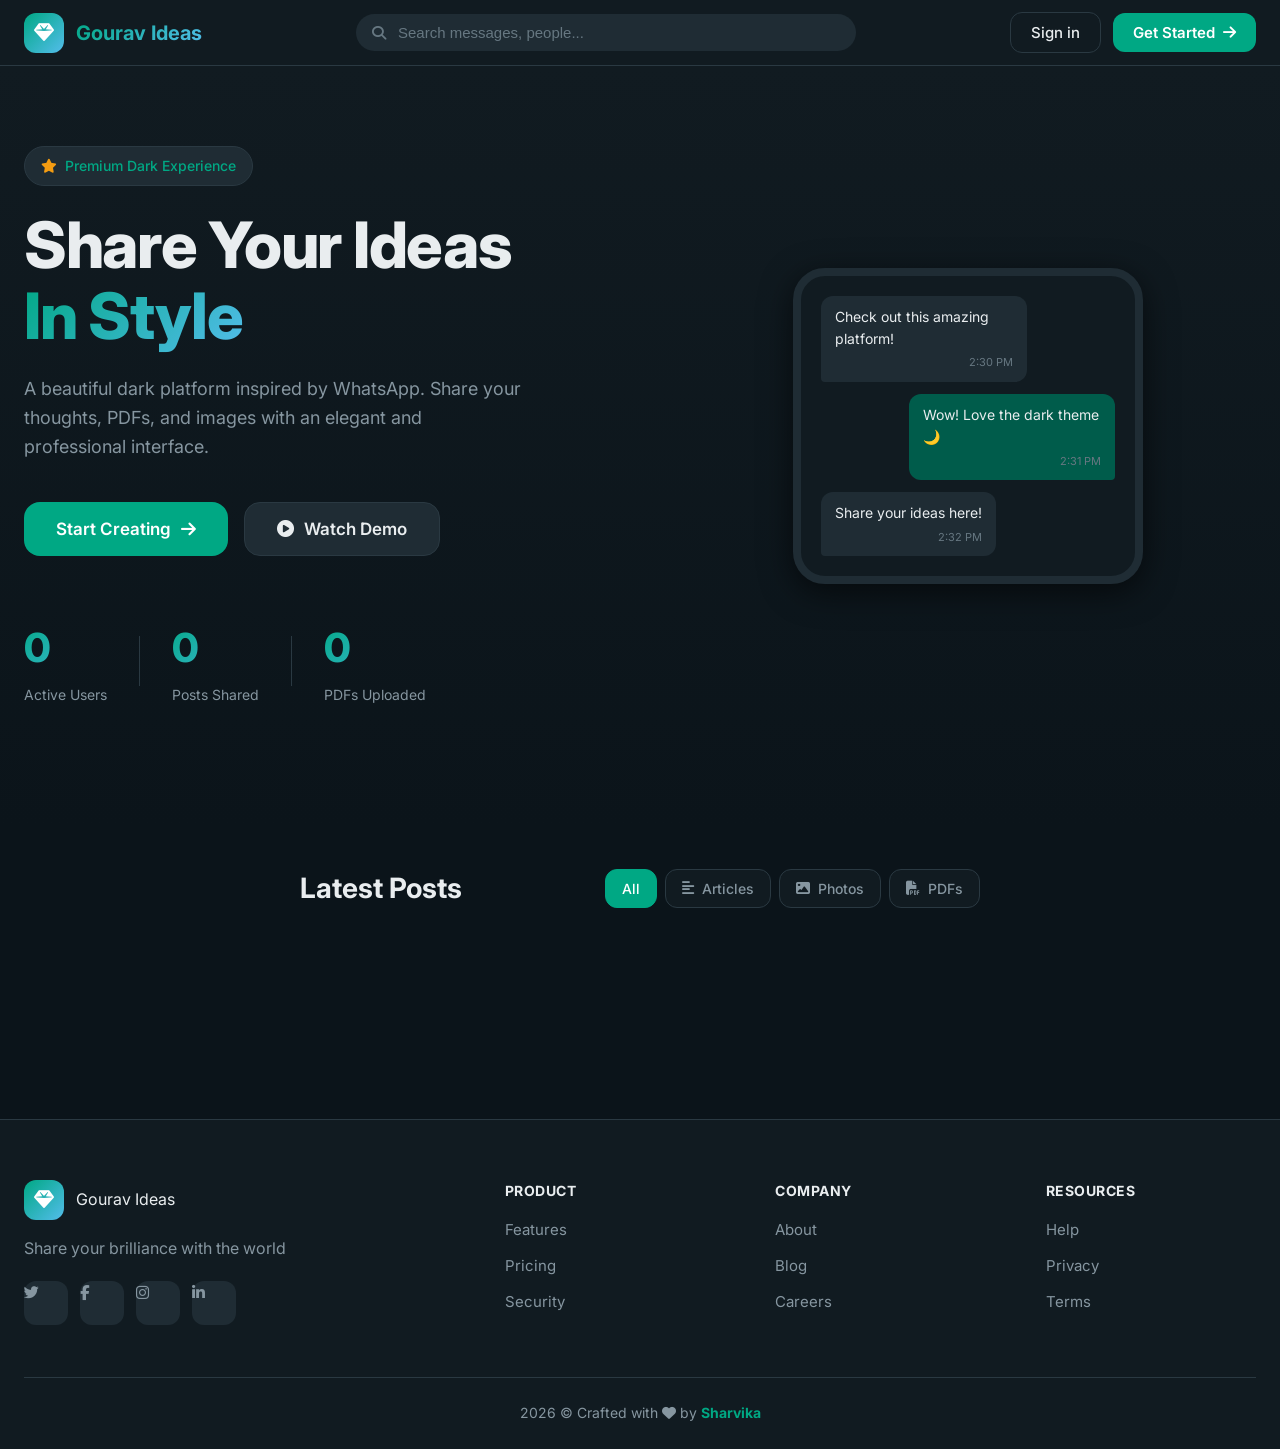
==== index.html @ 792f9901 "Add files via upload" ====
<!DOCTYPE html>
<html lang="en">
<head>
    <meta charset="UTF-8">
    <meta name="viewport" content="width=device-width, initial-scale=1.0">
    <title>Gourav Ideas - Share Your Brilliance</title>
    <link rel="stylesheet" href="styles.css">
    <link rel="stylesheet" href="https://cdnjs.cloudflare.com/ajax/libs/font-awesome/6.4.0/css/all.min.css">
    <link rel="preconnect" href="https://fonts.googleapis.com">
    <link rel="preconnect" href="https://fonts.gstatic.com" crossorigin>
    <link href="https://fonts.googleapis.com/css2?family=Poppins:wght@300;400;500;600;700;800&family=Inter:wght@300;400;500;600;700&display=swap" rel="stylesheet">
</head>
<body>

    <!-- Website Offline -->
    <div id="websiteOffline" class="offline-screen hidden">
        <div class="offline-box">
            <div class="offline-icon">
                <i class="fas fa-moon"></i>
            </div>
            <h1>We'll be back soon</h1>
            <p>Currently under maintenance</p>
            <div class="loader"></div>
        </div>
    </div>

    <!-- Navigation -->
    <nav class="navbar">
        <div class="nav-container">
            <div class="nav-brand">
                <div class="brand-icon">
                    <i class="fas fa-gem"></i>
                </div>
                <span class="brand-text">Gourav Ideas</span>
            </div>

            <div class="nav-search">
                <div class="search-box">
                    <i class="fas fa-search"></i>
                    <input type="text" placeholder="Search messages, people...">
                </div>
            </div>

            <div class="nav-right">
                <!-- Guest -->
                <div id="guestButtons" class="nav-buttons">
                    <button class="btn-outline" onclick="openAuth('login')">Sign in</button>
                    <button class="btn-primary" onclick="openAuth('register')">
                        <span>Get Started</span>
                        <i class="fas fa-arrow-right"></i>
                    </button>
                </div>

                <!-- Logged In -->
                <div id="userButtons" class="nav-buttons hidden">
                    <button class="icon-btn" title="Notifications">
                        <i class="fas fa-bell"></i>
                        <span class="notification-badge">3</span>
                    </button>

                    <div class="user-dropdown">
                        <button class="user-avatar-btn" onclick="toggleDropdown()">
                            <img id="navAvatar" src="https://i.pravatar.cc/150?img=1" alt="User">
                            <i class="fas fa-chevron-down"></i>
                        </button>

                        <div id="dropdownMenu" class="dropdown-menu hidden">
                            <div class="dropdown-profile">
                                <img id="dropAvatar" src="https://i.pravatar.cc/150?img=1" alt="User">
                                <div class="dropdown-info">
                                    <h4 id="dropName">User Name</h4>
                                    <p id="dropEmail">user@email.com</p>
                                </div>
                            </div>

                            <div class="dropdown-divider"></div>

                            <a href="#profile" class="dropdown-item">
                                <i class="fas fa-user"></i>
                                <span>My Profile</span>
                            </a>
                            <a href="#posts" class="dropdown-item">
                                <i class="fas fa-file-alt"></i>
                                <span>My Posts</span>
                            </a>
                            <a href="#settings" class="dropdown-item">
                                <i class="fas fa-cog"></i>
                                <span>Settings</span>
                            </a>

                            <div class="dropdown-divider"></div>

                            <a href="admin.html" id="adminLink" class="dropdown-item admin-item hidden">
                                <i class="fas fa-crown"></i>
                                <span>Admin Panel</span>
                                <span class="admin-badge">ADMIN</span>
                            </a>

                            <div class="dropdown-divider" id="adminDivider" class="hidden"></div>

                            <a href="#logout" class="dropdown-item logout-item" onclick="logout()">
                                <i class="fas fa-sign-out-alt"></i>
                                <span>Sign Out</span>
                            </a>
                        </div>
                    </div>
                </div>
            </div>
        </div>
    </nav>

    <!-- Hero Section -->
    <section class="hero">
        <div class="hero-container">
            <div class="hero-content">
                <div class="hero-badge">
                    <i class="fas fa-star"></i>
                    <span>Premium Dark Experience</span>
                </div>

                <h1 class="hero-title">
                    Share Your Ideas<br>
                    <span class="gradient-text">In Style</span>
                </h1>

                <p class="hero-description">
                    A beautiful dark platform inspired by WhatsApp. Share your thoughts,
                    PDFs, and images with an elegant and professional interface.
                </p>

                <div class="hero-buttons">
                    <button class="btn-hero-primary" onclick="openAuth('register')">
                        <span>Start Creating</span>
                        <i class="fas fa-arrow-right"></i>
                    </button>
                    <button class="btn-hero-secondary">
                        <i class="fas fa-play-circle"></i>
                        <span>Watch Demo</span>
                    </button>
                </div>

                <div class="hero-stats">
                    <div class="stat-box">
                        <div class="stat-number" id="heroUsers">0</div>
                        <div class="stat-text">Active Users</div>
                    </div>
                    <div class="stat-separator"></div>
                    <div class="stat-box">
                        <div class="stat-number" id="heroPosts">0</div>
                        <div class="stat-text">Posts Shared</div>
                    </div>
                    <div class="stat-separator"></div>
                    <div class="stat-box">
                        <div class="stat-number" id="heroPdfs">0</div>
                        <div class="stat-text">PDFs Uploaded</div>
                    </div>
                </div>
            </div>

            <div class="hero-image">
                <div class="phone-mockup">
                    <div class="phone-screen">
                        <div class="chat-preview">
                            <div class="chat-message received">
                                <div class="message-bubble">
                                    <p>Check out this amazing platform!</p>
                                    <span class="message-time">2:30 PM</span>
                                </div>
                            </div>
                            <div class="chat-message sent">
                                <div class="message-bubble">
                                    <p>Wow! Love the dark theme 🌙</p>
                                    <span class="message-time">2:31 PM</span>
                                </div>
                            </div>
                            <div class="chat-message received">
                                <div class="message-bubble">
                                    <p>Share your ideas here!</p>
                                    <span class="message-time">2:32 PM</span>
                                </div>
                            </div>
                        </div>
                    </div>
                </div>
            </div>
        </div>
    </section>

    <!-- Create Post Box -->
    <section id="createSection" class="create-section hidden">
        <div class="container">
            <div class="create-card">
                <div class="create-header" onclick="openCreateModal()">
                    <img id="createAvatar" src="https://i.pravatar.cc/150?img=1" alt="User" class="create-avatar">
                    <div class="create-input">
                        <span>What's on your mind, <span id="createName">User</span>?</span>
                    </div>
                </div>

                <div class="create-actions">
                    <button class="action-button" onclick="openCreateModal('image')">
                        <div class="action-icon blue">
                            <i class="fas fa-image"></i>
                        </div>
                        <span>Photo</span>
                    </button>
                    <button class="action-button" onclick="openCreateModal('pdf')">
                        <div class="action-icon red">
                            <i class="fas fa-file-pdf"></i>
                        </div>
                        <span>PDF</span>
                    </button>
                    <button class="action-button" onclick="openCreateModal('text')">
                        <div class="action-icon green">
                            <i class="fas fa-edit"></i>
                        </div>
                        <span>Article</span>
                    </button>
                </div>
            </div>
        </div>
    </section>

    <!-- Filter Tabs -->
    <section class="filter-section">
        <div class="container">
            <div class="filter-header">
                <h2>Latest Posts</h2>
                <div class="filter-tabs">
                    <button class="filter-tab active" onclick="filterPosts('all')">
                        <span>All</span>
                    </button>
                    <button class="filter-tab" onclick="filterPosts('text')">
                        <i class="fas fa-align-left"></i>
                        <span>Articles</span>
                    </button>
                    <button class="filter-tab" onclick="filterPosts('image')">
                        <i class="fas fa-image"></i>
                        <span>Photos</span>
                    </button>
                    <button class="filter-tab" onclick="filterPosts('pdf')">
                        <i class="fas fa-file-pdf"></i>
                        <span>PDFs</span>
                    </button>
                </div>
            </div>
        </div>
    </section>

    <!-- Posts Feed -->
    <section class="feed-section">
        <div class="container">
            <div id="postsContainer" class="posts-feed">
                <!-- Posts will be loaded here -->
            </div>
        </div>
    </section>

    <!-- Create Post Modal -->
    <div id="createModal" class="modal">
        <div class="modal-backdrop" onclick="closeCreateModal()"></div>
        <div class="modal-dialog">
            <div class="modal-header">
                <h3>Create New Post</h3>
                <button class="modal-close" onclick="closeCreateModal()">
                    <i class="fas fa-times"></i>
                </button>
            </div>

            <form id="postForm" onsubmit="handleCreatePost(event)">
                <div class="modal-body">
                    <div class="post-type-tabs">
                        <button type="button" class="type-tab active" data-type="text" onclick="switchPostType('text')">
                            <i class="fas fa-align-left"></i>
                            <span>Article</span>
                        </button>
                        <button type="button" class="type-tab" data-type="image" onclick="switchPostType('image')">
                            <i class="fas fa-image"></i>
                            <span>Photo</span>
                        </button>
                        <button type="button" class="type-tab" data-type="pdf" onclick="switchPostType('pdf')">
                            <i class="fas fa-file-pdf"></i>
                            <span>PDF</span>
                        </button>
                    </div>

                    <div class="input-group">
                        <label>Title</label>
                        <input type="text" id="postTitle" placeholder="Give your post a title..." required>
                    </div>

                    <div id="textContent" class="content-tab">
                        <div class="input-group">
                            <label>Content</label>
                            <textarea id="postText" rows="8" placeholder="Share your thoughts..."></textarea>
                        </div>
                    </div>

                    <div id="imageContent" class="content-tab hidden">
                        <div class="input-group">
                            <label>Upload Image</label>
                            <div class="upload-box">
                                <input type="file" id="imageInput" accept="image/*" onchange="handleImageSelect(event)" hidden>
                                <label for="imageInput" class="upload-area">
                                    <div class="upload-icon">
                                        <i class="fas fa-cloud-upload-alt"></i>
                                    </div>
                                    <h4>Click to upload</h4>
                                    <p>or drag and drop</p>
                                </label>
                                <div id="imagePreview" class="preview-area"></div>
                            </div>
                        </div>
                    </div>

                    <div id="pdfContent" class="content-tab hidden">
                        <div class="input-group">
                            <label>Upload PDF</label>
                            <div class="upload-box">
                                <input type="file" id="pdfInput" accept=".pdf" onchange="handlePDFSelect(event)" hidden>
                                <label for="pdfInput" class="upload-area">
                                    <div class="upload-icon">
                                        <i class="fas fa-file-upload"></i>
                                    </div>
                                    <h4>Click to upload PDF</h4>
                                    <p>Maximum size 20MB</p>
                                </label>
                                <div id="pdfPreview" class="preview-area"></div>
                            </div>
                        </div>
                    </div>
                </div>

                <div class="modal-footer">
                    <button type="button" class="btn-cancel" onclick="closeCreateModal()">Cancel</button>
                    <button type="submit" class="btn-submit">
                        <i class="fas fa-paper-plane"></i>
                        <span>Publish</span>
                    </button>
                </div>
            </form>
        </div>
    </div>

    <!-- Auth Modal -->
    <div id="authModal" class="modal">
        <div class="modal-backdrop" onclick="closeAuthModal()"></div>
        <div class="modal-dialog auth-dialog">
            <button class="modal-close" onclick="closeAuthModal()">
                <i class="fas fa-times"></i>
            </button>

            <!-- Login -->
            <div id="loginForm" class="auth-form">
                <div class="auth-header">
                    <div class="auth-logo">
                        <i class="fas fa-gem"></i>
                    </div>
                    <h2>Welcome Back</h2>
                    <p>Sign in to continue</p>
                </div>

                <form onsubmit="handleLogin(event)">
                    <div class="input-group">
                        <label>Email Address</label>
                        <div class="input-wrapper">
                            <i class="fas fa-envelope"></i>
                            <input type="email" id="loginEmail" placeholder="you@example.com" required>
                        </div>
                    </div>

                    <div class="input-group">
                        <label>Password</label>
                        <div class="input-wrapper">
                            <i class="fas fa-lock"></i>
                            <input type="password" id="loginPassword" placeholder="Enter your password" required>
                        </div>
                    </div>

                    <button type="submit" class="btn-auth">
                        <span>Sign In</span>
                        <i class="fas fa-arrow-right"></i>
                    </button>
                </form>

                <div class="auth-footer">
                    <p>Don't have an account? <a href="#" onclick="switchAuth('register')">Create one</a></p>
                </div>
            </div>

            <!-- Register -->
            <div id="registerForm" class="auth-form hidden">
                <div class="auth-header">
                    <div class="auth-logo">
                        <i class="fas fa-gem"></i>
                    </div>
                    <h2>Get Started</h2>
                    <p>Create your account</p>
                </div>

                <form onsubmit="handleRegister(event)">
                    <div class="input-group">
                        <label>Full Name</label>
                        <div class="input-wrapper">
                            <i class="fas fa-user"></i>
                            <input type="text" id="registerName" placeholder="John Doe" required>
                        </div>
                    </div>

                    <div class="input-group">
                        <label>Email Address</label>
                        <div class="input-wrapper">
                            <i class="fas fa-envelope"></i>
                            <input type="email" id="registerEmail" placeholder="you@example.com" required>
                        </div>
                    </div>

                    <div class="input-group">
                        <label>Password</label>
                        <div class="input-wrapper">
                            <i class="fas fa-lock"></i>
                            <input type="password" id="registerPassword" placeholder="Create a password" required>
                        </div>
                    </div>

                    <button type="submit" class="btn-auth">
                        <span>Create Account</span>
                        <i class="fas fa-arrow-right"></i>
                    </button>
                </form>

                <div class="auth-footer">
                    <p>Already have an account? <a href="#" onclick="switchAuth('login')">Sign in</a></p>
                </div>
            </div>
        </div>
    </div>

    <!-- Footer -->
    <footer class="footer">
        <div class="footer-container">
            <div class="footer-content">
                <div class="footer-section">
                    <div class="footer-brand">
                        <div class="brand-icon">
                            <i class="fas fa-gem"></i>
                        </div>
                        <span>Gourav Ideas</span>
                    </div>
                    <p>Share your brilliance with the world</p>
                    <div class="social-links">
                        <a href="#"><i class="fab fa-twitter"></i></a>
                        <a href="#"><i class="fab fa-facebook-f"></i></a>
                        <a href="#"><i class="fab fa-instagram"></i></a>
                        <a href="#"><i class="fab fa-linkedin-in"></i></a>
                    </div>
                </div>

                <div class="footer-section">
                    <h4>Product</h4>
                    <a href="#">Features</a>
                    <a href="#">Pricing</a>
                    <a href="#">Security</a>
                </div>

                <div class="footer-section">
                    <h4>Company</h4>
                    <a href="#">About</a>
                    <a href="#">Blog</a>
                    <a href="#">Careers</a>
                </div>

                <div class="footer-section">
                    <h4>Resources</h4>
                    <a href="#">Help</a>
                    <a href="#">Privacy</a>
                    <a href="#">Terms</a>
                </div>
            </div>

            <div class="footer-bottom">
                <p>2026 © Crafted with <i class="fas fa-heart"></i> by <span class="highlight">Sharvika</span></p>
            </div>
        </div>
    </footer>

    <!-- Toast Notifications -->
    <div id="toastContainer" class="toast-container"></div>

    <script src="script.js"></script>
</body>
</html>
---- styles.css ----
/* ==================== VARIABLES ==================== */
:root {
    /* Dark Theme Colors (WhatsApp Inspired) */
    --bg-primary: #0b141a;
    --bg-secondary: #111b21;
    --bg-tertiary: #1f2c34;
    --bg-hover: #2a3942;
    
    /* Message Bubbles */
    --bubble-received: #1f2c34;
    --bubble-sent: #005c4b;
    
    /* Accent Colors */
    --primary: #00a884;
    --primary-dark: #008069;
    --primary-light: #06cf9c;
    
    --accent-blue: #53bdeb;
    --accent-purple: #9b59b6;
    --accent-red: #e74c3c;
    --accent-green: #00a884;
    --accent-orange: #f39c12;
    
    /* Text Colors */
    --text-primary: #e9edef;
    --text-secondary: #8696a0;
    --text-tertiary: #667781;
    
    /* Border & Divider */
    --border-color: #2a3942;
    --divider: #222d34;
    
    /* Shadows */
    --shadow-sm: 0 1px 2px 0 rgba(0, 0, 0, 0.3);
    --shadow-md: 0 2px 8px 0 rgba(0, 0, 0, 0.4);
    --shadow-lg: 0 4px 16px 0 rgba(0, 0, 0, 0.5);
    --shadow-xl: 0 8px 32px 0 rgba(0, 0, 0, 0.6);
    
    /* Border Radius */
    --radius-sm: 6px;
    --radius-md: 8px;
    --radius-lg: 12px;
    --radius-xl: 16px;
    --radius-full: 999px;
    
    /* Transitions */
    --transition: all 0.2s cubic-bezier(0.4, 0, 0.2, 1);
}

/* ==================== RESET & BASE ==================== */
* {
    margin: 0;
    padding: 0;
    box-sizing: border-box;
}

body {
    font-family: 'Inter', 'Poppins', -apple-system, BlinkMacSystemFont, sans-serif;
    background: var(--bg-primary);
    color: var(--text-primary);
    line-height: 1.6;
    overflow-x: hidden;
}

img {
    max-width: 100%;
    display: block;
}

button {
    font-family: inherit;
    border: none;
    cursor: pointer;
}

a {
    text-decoration: none;
    color: inherit;
}

/* ==================== SCROLLBAR ==================== */
::-webkit-scrollbar {
    width: 8px;
    height: 8px;
}

::-webkit-scrollbar-track {
    background: var(--bg-secondary);
}

::-webkit-scrollbar-thumb {
    background: var(--border-color);
    border-radius: var(--radius-full);
}

::-webkit-scrollbar-thumb:hover {
    background: var(--bg-hover);
}

/* ==================== LAYOUT ==================== */
.container {
    max-width: 720px;
    margin: 0 auto;
    padding: 0 20px;
}

/* ==================== NAVBAR ==================== */
.navbar {
    position: sticky;
    top: 0;
    z-index: 100;
    background: var(--bg-secondary);
    border-bottom: 1px solid var(--border-color);
    backdrop-filter: blur(10px);
}

.nav-container {
    max-width: 1400px;
    margin: 0 auto;
    padding: 12px 24px;
    display: flex;
    align-items: center;
    justify-content: space-between;
    gap: 24px;
}

.nav-brand {
    display: flex;
    align-items: center;
    gap: 12px;
}

.brand-icon {
    width: 40px;
    height: 40px;
    background: linear-gradient(135deg, var(--primary), var(--accent-blue));
    border-radius: var(--radius-lg);
    display: flex;
    align-items: center;
    justify-content: center;
    font-size: 20px;
    color: white;
}

.brand-text {
    font-size: 20px;
    font-weight: 700;
    background: linear-gradient(135deg, var(--primary), var(--accent-blue));
    -webkit-background-clip: text;
    -webkit-text-fill-color: transparent;
}

.nav-search {
    flex: 1;
    max-width: 500px;
}

.search-box {
    display: flex;
    align-items: center;
    gap: 12px;
    padding: 10px 16px;
    background: var(--bg-tertiary);
    border-radius: var(--radius-full);
    transition: var(--transition);
}

.search-box:focus-within {
    background: var(--bg-hover);
}

.search-box i {
    color: var(--text-tertiary);
    font-size: 14px;
}

.search-box input {
    flex: 1;
    background: none;
    border: none;
    outline: none;
    color: var(--text-primary);
    font-size: 15px;
}

.search-box input::placeholder {
    color: var(--text-tertiary);
}

.nav-right {
    display: flex;
    align-items: center;
}

.nav-buttons {
    display: flex;
    align-items: center;
    gap: 12px;
}

/* ==================== BUTTONS ==================== */
.btn-outline {
    padding: 10px 20px;
    background: transparent;
    border: 1px solid var(--border-color);
    border-radius: var(--radius-lg);
    color: var(--text-primary);
    font-size: 15px;
    font-weight: 500;
    transition: var(--transition);
}

.btn-outline:hover {
    background: var(--bg-tertiary);
    border-color: var(--primary);
}

.btn-primary {
    display: flex;
    align-items: center;
    gap: 8px;
    padding: 10px 20px;
    background: var(--primary);
    border-radius: var(--radius-lg);
    color: white;
    font-size: 15px;
    font-weight: 600;
    transition: var(--transition);
}

.btn-primary:hover {
    background: var(--primary-dark);
    transform: translateY(-2px);
    box-shadow: var(--shadow-md);
}

.icon-btn {
    position: relative;
    width: 44px;
    height: 44px;
    display: flex;
    align-items: center;
    justify-content: center;
    background: var(--bg-tertiary);
    border-radius: var(--radius-lg);
    color: var(--text-secondary);
    transition: var(--transition);
}

.icon-btn:hover {
    background: var(--bg-hover);
    color: var(--text-primary);
}

.notification-badge {
    position: absolute;
    top: 8px;
    right: 8px;
    min-width: 18px;
    height: 18px;
    display: flex;
    align-items: center;
    justify-content: center;
    background: var(--accent-red);
    border-radius: var(--radius-full);
    font-size: 11px;
    font-weight: 700;
    color: white;
    padding: 0 5px;
}

/* ==================== USER DROPDOWN ==================== */
.user-dropdown {
    position: relative;
}

.user-avatar-btn {
    display: flex;
    align-items: center;
    gap: 8px;
    padding: 4px 12px 4px 4px;
    background: var(--bg-tertiary);
    border-radius: var(--radius-full);
    transition: var(--transition);
}

.user-avatar-btn:hover {
    background: var(--bg-hover);
}

.user-avatar-btn img {
    width: 36px;
    height: 36px;
    border-radius: var(--radius-full);
    object-fit: cover;
}

.user-avatar-btn i {
    font-size: 12px;
    color: var(--text-tertiary);
}

.dropdown-menu {
    position: absolute;
    top: calc(100% + 8px);
    right: 0;
    width: 280px;
    background: var(--bg-secondary);
    border: 1px solid var(--border-color);
    border-radius: var(--radius-xl);
    box-shadow: var(--shadow-xl);
    padding: 8px;
    opacity: 0;
    visibility: hidden;
    transform: translateY(-10px);
    transition: var(--transition);
}

.dropdown-menu.active {
    opacity: 1;
    visibility: visible;
    transform: translateY(0);
}

.dropdown-profile {
    display: flex;
    gap: 12px;
    padding: 12px;
    border-radius: var(--radius-lg);
}

.dropdown-profile img {
    width: 48px;
    height: 48px;
    border-radius: var(--radius-full);
}

.dropdown-info h4 {
    font-size: 15px;
    font-weight: 600;
    color: var(--text-primary);
    margin-bottom: 2px;
}

.dropdown-info p {
    font-size: 13px;
    color: var(--text-secondary);
}

.dropdown-divider {
    height: 1px;
    background: var(--border-color);
    margin: 8px 0;
}

.dropdown-item {
    display: flex;
    align-items: center;
    gap: 12px;
    padding: 10px 12px;
    border-radius: var(--radius-lg);
    color: var(--text-primary);
    font-size: 14px;
    transition: var(--transition);
}

.dropdown-item:hover {
    background: var(--bg-tertiary);
}

.dropdown-item i {
    width: 20px;
    color: var(--text-secondary);
}

.admin-item {
    background: linear-gradient(135deg, var(--primary), var(--accent-blue));
    color: white !important;
}

.admin-item:hover {
    opacity: 0.9;
}

.admin-item i {
    color: white !important;
}

.admin-badge {
    margin-left: auto;
    padding: 2px 8px;
    background: rgba(255, 255, 255, 0.2);
    border-radius: var(--radius-sm);
    font-size: 10px;
    font-weight: 700;
}

.logout-item {
    color: var(--accent-red) !important;
}

.logout-item i {
    color: var(--accent-red) !important;
}

/* ==================== HERO SECTION ==================== */
.hero {
    padding: 80px 0 120px;
    background: linear-gradient(180deg, var(--bg-secondary) 0%, var(--bg-primary) 100%);
}

.hero-container {
    max-width: 1400px;
    margin: 0 auto;
    padding: 0 24px;
    display: grid;
    grid-template-columns: 1fr 1fr;
    gap: 80px;
    align-items: center;
}

.hero-badge {
    display: inline-flex;
    align-items: center;
    gap: 8px;
    padding: 8px 16px;
    background: var(--bg-tertiary);
    border: 1px solid var(--border-color);
    border-radius: var(--radius-full);
    font-size: 14px;
    font-weight: 500;
    color: var(--primary);
    margin-bottom: 24px;
}

.hero-badge i {
    color: var(--accent-orange);
}

.hero-title {
    font-size: 64px;
    font-weight: 800;
    line-height: 1.1;
    margin-bottom: 24px;
    letter-spacing: -0.02em;
}

.gradient-text {
    background: linear-gradient(135deg, var(--primary), var(--accent-blue));
    -webkit-background-clip: text;
    -webkit-text-fill-color: transparent;
}

.hero-description {
    font-size: 18px;
    color: var(--text-secondary);
    line-height: 1.6;
    margin-bottom: 40px;
    max-width: 500px;
}

.hero-buttons {
    display: flex;
    gap: 16px;
    margin-bottom: 60px;
}

.btn-hero-primary {
    display: flex;
    align-items: center;
    gap: 10px;
    padding: 16px 32px;
    background: var(--primary);
    border-radius: var(--radius-xl);
    color: white;
    font-size: 17px;
    font-weight: 600;
    transition: var(--transition);
}

.btn-hero-primary:hover {
    background: var(--primary-dark);
    transform: translateY(-3px);
    box-shadow: var(--shadow-lg);
}

.btn-hero-secondary {
    display: flex;
    align-items: center;
    gap: 10px;
    padding: 16px 32px;
    background: var(--bg-tertiary);
    border: 1px solid var(--border-color);
    border-radius: var(--radius-xl);
    color: var(--text-primary);
    font-size: 17px;
    font-weight: 600;
    transition: var(--transition);
}

.btn-hero-secondary:hover {
    background: var(--bg-hover);
    transform: translateY(-2px);
}

.hero-stats {
    display: flex;
    align-items: center;
    gap: 32px;
}

.stat-box {
    text-align: left;
}

.stat-number {
    font-size: 40px;
    font-weight: 800;
    background: linear-gradient(135deg, var(--primary), var(--accent-blue));
    -webkit-background-clip: text;
    -webkit-text-fill-color: transparent;
    margin-bottom: 4px;
}

.stat-text {
    font-size: 14px;
    color: var(--text-secondary);
}

.stat-separator {
    width: 1px;
    height: 50px;
    background: var(--border-color);
}

/* ==================== PHONE MOCKUP ==================== */
.phone-mockup {
    position: relative;
    width: 100%;
    max-width: 350px;
    margin: 0 auto;
}

.phone-screen {
    background: var(--bg-secondary);
    border: 8px solid var(--bg-tertiary);
    border-radius: 32px;
    padding: 20px;
    box-shadow: var(--shadow-xl);
}

.chat-preview {
    display: flex;
    flex-direction: column;
    gap: 12px;
}

.chat-message {
    display: flex;
}

.chat-message.received {
    justify-content: flex-start;
}

.chat-message.sent {
    justify-content: flex-end;
}

.message-bubble {
    max-width: 70%;
    padding: 10px 14px;
    border-radius: var(--radius-lg);
    position: relative;
    animation: messageSlideIn 0.3s ease-out;
}

@keyframes messageSlideIn {
    from {
        opacity: 0;
        transform: translateY(10px);
    }
    to {
        opacity: 1;
        transform: translateY(0);
    }
}

.chat-message.received .message-bubble {
    background: var(--bubble-received);
    border-bottom-left-radius: 4px;
}

.chat-message.sent .message-bubble {
    background: var(--bubble-sent);
    border-bottom-right-radius: 4px;
}

.message-bubble p {
    font-size: 14px;
    color: var(--text-primary);
    margin-bottom: 4px;
}

.message-time {
    font-size: 11px;
    color: var(--text-tertiary);
    float: right;
    margin-left: 12px;
}

/* ==================== CREATE SECTION ==================== */
.create-section {
    padding: 40px 0;
}

.create-card {
    background: var(--bg-secondary);
    border: 1px solid var(--border-color);
    border-radius: var(--radius-xl);
    padding: 20px;
    box-shadow: var(--shadow-md);
}

.create-header {
    display: flex;
    align-items: center;
    gap: 12px;
    margin-bottom: 16px;
    cursor: pointer;
}

.create-avatar {
    width: 44px;
    height: 44px;
    border-radius: var(--radius-full);
    object-fit: cover;
}

.create-input {
    flex: 1;
    padding: 14px 20px;
    background: var(--bg-tertiary);
    border-radius: var(--radius-full);
    color: var(--text-secondary);
    cursor: pointer;
    transition: var(--transition);
}

.create-input:hover {
    background: var(--bg-hover);
}

.create-actions {
    display: flex;
    gap: 8px;
    padding-top: 16px;
    border-top: 1px solid var(--border-color);
}

.action-button {
    flex: 1;
    display: flex;
    align-items: center;
    justify-content: center;
    gap: 10px;
    padding: 12px;
    background: var(--bg-tertiary);
    border-radius: var(--radius-lg);
    font-size: 15px;
    font-weight: 500;
    color: var(--text-primary);
    transition: var(--transition);
}

.action-button:hover {
    background: var(--bg-hover);
}

.action-icon {
    width: 32px;
    height: 32px;
    display: flex;
    align-items: center;
    justify-content: center;
    border-radius: var(--radius-md);
    font-size: 16px;
    color: white;
}

.action-icon.blue {
    background: var(--accent-blue);
}

.action-icon.red {
    background: var(--accent-red);
}

.action-icon.green {
    background: var(--accent-green);
}

/* ==================== FILTER SECTION ==================== */
.filter-section {
    padding: 40px 0 24px;
}

.filter-header {
    display: flex;
    justify-content: space-between;
    align-items: center;
    margin-bottom: 24px;
}

.filter-header h2 {
    font-size: 28px;
    font-weight: 700;
}

.filter-tabs {
    display: flex;
    gap: 8px;
}

.filter-tab {
    display: flex;
    align-items: center;
    gap: 8px;
    padding: 10px 16px;
    background: var(--bg-secondary);
    border: 1px solid var(--border-color);
    border-radius: var(--radius-lg);
    color: var(--text-secondary);
    font-size: 14px;
    font-weight: 500;
    transition: var(--transition);
}

.filter-tab:hover {
    background: var(--bg-tertiary);
    border-color: var(--primary);
}

.filter-tab.active {
    background: var(--primary);
    border-color: var(--primary);
    color: white;
}

/* ==================== FEED SECTION ==================== */
.feed-section {
    padding: 0 0 80px;
}

.posts-feed {
    display: flex;
    flex-direction: column;
    gap: 16px;
}

/* ==================== POST CARD ==================== */
.post-card {
    background: var(--bg-secondary);
    border: 1px solid var(--border-color);
    border-radius: var(--radius-xl);
    overflow: hidden;
    transition: var(--transition);
}

.post-card:hover {
    border-color: var(--primary);
    box-shadow: var(--shadow-lg);
}

.post-header {
    display: flex;
    justify-content: space-between;
    align-items: center;
    padding: 16px 20px;
}

.post-author-info {
    display: flex;
    gap: 12px;
}

.post-avatar {
    width: 44px;
    height: 44px;
    border-radius: var(--radius-full);
    object-fit: cover;
}

.post-author-name {
    font-size: 16px;
    font-weight: 600;
    color: var(--text-primary);
    margin-bottom: 2px;
}

.post-time {
    font-size: 13px;
    color: var(--text-tertiary);
}

.post-menu {
    width: 36px;
    height: 36px;
    display: flex;
    align-items: center;
    justify-content: center;
    background: transparent;
    border-radius: var(--radius-md);
    color: var(--text-tertiary);
    transition: var(--transition);
}

.post-menu:hover {
    background: var(--bg-tertiary);
    color: var(--text-primary);
}

.post-content {
    padding: 0 20px 16px;
}

.post-title {
    font-size: 20px;
    font-weight: 600;
    color: var(--text-primary);
    margin-bottom: 8px;
}

.post-text {
    font-size: 15px;
    color: var(--text-secondary);
    line-height: 1.6;
}

.post-image {
    width: 100%;
    max-height: 500px;
    object-fit: cover;
}

.post-pdf {
    display: flex;
    align-items: center;
    gap: 16px;
    padding: 16px;
    background: var(--bg-tertiary);
    border-radius: var(--radius-lg);
    margin: 0 20px 16px;
}

.pdf-icon {
    width: 56px;
    height: 56px;
    display: flex;
    align-items: center;
    justify-content: center;
    background: var(--accent-red);
    border-radius: var(--radius-lg);
    font-size: 24px;
    color: white;
}

.pdf-details {
    flex: 1;
}

.pdf-name {
    font-size: 15px;
    font-weight: 600;
    color: var(--text-primary);
    margin-bottom: 4px;
}

.pdf-size {
    font-size: 13px;
    color: var(--text-tertiary);
}

.pdf-download-btn {
    padding: 10px 20px;
    background: var(--primary);
    border-radius: var(--radius-lg);
    color: white;
    font-size: 14px;
    font-weight: 600;
    transition: var(--transition);
}

.pdf-download-btn:hover {
    background: var(--primary-dark);
}

.post-actions {
    display: flex;
    gap: 4px;
    padding: 12px 20px;
    border-top: 1px solid var(--border-color);
}

.post-action-btn {
    flex: 1;
    display: flex;
    align-items: center;
    justify-content: center;
    gap: 8px;
    padding: 10px;
    background: transparent;
    border-radius: var(--radius-lg);
    color: var(--text-secondary);
    font-size: 14px;
    font-weight: 500;
    transition: var(--transition);
}

.post-action-btn:hover {
    background: var(--bg-tertiary);
    color: var(--text-primary);
}

.post-action-btn.delete {
    color: var(--accent-red);
}

/* ==================== MODAL ==================== */
.modal {
    display: none;
    position: fixed;
    inset: 0;
    z-index: 1000;
    align-items: center;
    justify-content: center;
    padding: 20px;
}

.modal.active {
    display: flex;
}

.modal-backdrop {
    position: absolute;
    inset: 0;
    background: rgba(0, 0, 0, 0.8);
    backdrop-filter: blur(4px);
}

.modal-dialog {
    position: relative;
    width: 100%;
    max-width: 600px;
    max-height: 90vh;
    overflow-y: auto;
    background: var(--bg-secondary);
    border: 1px solid var(--border-color);
    border-radius: var(--radius-xl);
    box-shadow: var(--shadow-xl);
    animation: modalFadeIn 0.3s ease-out;
}

@keyframes modalFadeIn {
    from {
        opacity: 0;
        transform: scale(0.95);
    }
    to {
        opacity: 1;
        transform: scale(1);
    }
}

.auth-dialog {
    max-width: 460px;
}

.modal-header {
    display: flex;
    justify-content: space-between;
    align-items: center;
    padding: 24px;
    border-bottom: 1px solid var(--border-color);
}

.modal-header h3 {
    font-size: 20px;
    font-weight: 700;
}

.modal-close {
    width: 36px;
    height: 36px;
    display: flex;
    align-items: center;
    justify-content: center;
    background: var(--bg-tertiary);
    border-radius: var(--radius-md);
    color: var(--text-secondary);
    transition: var(--transition);
}

.modal-close:hover {
    background: var(--bg-hover);
    color: var(--text-primary);
}

.modal-body {
    padding: 24px;
}

/* ==================== FORM ==================== */
.post-type-tabs {
    display: flex;
    gap: 8px;
    padding: 6px;
    background: var(--bg-tertiary);
    border-radius: var(--radius-lg);
    margin-bottom: 24px;
}

.type-tab {
    flex: 1;
    display: flex;
    align-items: center;
    justify-content: center;
    gap: 8px;
    padding: 10px;
    background: transparent;
    border-radius: var(--radius-md);
    color: var(--text-secondary);
    font-size: 14px;
    font-weight: 500;
    transition: var(--transition);
}

.type-tab.active {
    background: var(--bg-secondary);
    color: var(--primary);
    box-shadow: var(--shadow-sm);
}

.input-group {
    margin-bottom: 20px;
}

.input-group label {
    display: block;
    font-size: 14px;
    font-weight: 600;
    color: var(--text-primary);
    margin-bottom: 8px;
}

.input-group input,
.input-group textarea {
    width: 100%;
    padding: 14px 16px;
    background: var(--bg-tertiary);
    border: 1px solid transparent;
    border-radius: var(--radius-lg);
    color: var(--text-primary);
    font-family: inherit;
    font-size: 15px;
    transition: var(--transition);
}

.input-group input:focus,
.input-group textarea:focus {
    outline: none;
    background: var(--bg-hover);
    border-color: var(--primary);
}

.input-group textarea {
    resize: vertical;
    min-height: 120px;
}

.input-wrapper {
    position: relative;
}

.input-wrapper i {
    position: absolute;
    left: 16px;
    top: 50%;
    transform: translateY(-50%);
    color: var(--text-tertiary);
}

.input-wrapper input {
    padding-left: 44px;
}

.content-tab {
    display: block;
}

.upload-box {
    position: relative;
}

.upload-area {
    display: flex;
    flex-direction: column;
    align-items: center;
    justify-content: center;
    padding: 40px 20px;
    background: var(--bg-tertiary);
    border: 2px dashed var(--border-color);
    border-radius: var(--radius-lg);
    cursor: pointer;
    transition: var(--transition);
}

.upload-area:hover {
    border-color: var(--primary);
    background: var(--bg-hover);
}

.upload-icon {
    width: 64px;
    height: 64px;
    display: flex;
    align-items: center;
    justify-content: center;
    background: var(--bg-secondary);
    border-radius: var(--radius-full);
    font-size: 28px;
    color: var(--primary);
    margin-bottom: 16px;
}

.upload-area h4 {
    font-size: 16px;
    font-weight: 600;
    color: var(--text-primary);
    margin-bottom: 4px;
}

.upload-area p {
    font-size: 14px;
    color: var(--text-tertiary);
}

.preview-area {
    margin-top: 16px;
}

.preview-area img {
    width: 100%;
    border-radius: var(--radius-lg);
}

.modal-footer {
    display: flex;
    justify-content: flex-end;
    gap: 12px;
    padding: 20px 24px;
    border-top: 1px solid var(--border-color);
}

.btn-cancel {
    padding: 12px 24px;
    background: var(--bg-tertiary);
    border-radius: var(--radius-lg);
    color: var(--text-primary);
    font-size: 15px;
    font-weight: 600;
    transition: var(--transition);
}

.btn-cancel:hover {
    background: var(--bg-hover);
}

.btn-submit {
    display: flex;
    align-items: center;
    gap: 8px;
    padding: 12px 24px;
    background: var(--primary);
    border-radius: var(--radius-lg);
    color: white;
    font-size: 15px;
    font-weight: 600;
    transition: var(--transition);
}

.btn-submit:hover {
    background: var(--primary-dark);
}

/* ==================== AUTH FORM ==================== */
.auth-form {
    padding: 40px;
}

.auth-header {
    text-align: center;
    margin-bottom: 32px;
}

.auth-logo {
    width: 72px;
    height: 72px;
    margin: 0 auto 20px;
    background: linear-gradient(135deg, var(--primary), var(--accent-blue));
    border-radius: var(--radius-xl);
    display: flex;
    align-items: center;
    justify-content: center;
    font-size: 32px;
    color: white;
}

.auth-header h2 {
    font-size: 28px;
    font-weight: 700;
    margin-bottom: 8px;
}

.auth-header p {
    font-size: 15px;
    color: var(--text-secondary);
}

.btn-auth {
    width: 100%;
    display: flex;
    align-items: center;
    justify-content: center;
    gap: 10px;
    padding: 14px;
    background: var(--primary);
    border-radius: var(--radius-lg);
    color: white;
    font-size: 16px;
    font-weight: 600;
    margin-top: 24px;
    transition: var(--transition);
}

.btn-auth:hover {
    background: var(--primary-dark);
}

.auth-footer {
    text-align: center;
    margin-top: 24px;
    padding-top: 24px;
    border-top: 1px solid var(--border-color);
    font-size: 14px;
    color: var(--text-secondary);
}

.auth-footer a {
    color: var(--primary);
    font-weight: 600;
}

/* ==================== FOOTER ==================== */
.footer {
    background: var(--bg-secondary);
    border-top: 1px solid var(--border-color);
    padding: 60px 0 24px;
    margin-top: 80px;
}

.footer-container {
    max-width: 1400px;
    margin: 0 auto;
    padding: 0 24px;
}

.footer-content {
    display: grid;
    grid-template-columns: 2fr 1fr 1fr 1fr;
    gap: 60px;
    margin-bottom: 40px;
}

.footer-brand {
    display: flex;
    align-items: center;
    gap: 12px;
    margin-bottom: 16px;
}

.footer-section p {
    color: var(--text-secondary);
    line-height: 1.6;
    margin-bottom: 20px;
}

.social-links {
    display: flex;
    gap: 12px;
}

.social-links a {
    width: 44px;
    height: 44px;
    display: flex;
    align-items: center;
    justify-content: center;
    background: var(--bg-tertiary);
    border-radius: var(--radius-lg);
    color: var(--text-secondary);
    transition: var(--transition);
}

.social-links a:hover {
    background: var(--primary);
    color: white;
}

.footer-section h4 {
    font-size: 14px;
    font-weight: 700;
    text-transform: uppercase;
    letter-spacing: 0.5px;
    margin-bottom: 16px;
}

.footer-section a {
    display: block;
    font-size: 15px;
    color: var(--text-secondary);
    margin-bottom: 12px;
    transition: var(--transition);
}

.footer-section a:hover {
    color: var(--primary);
}

.footer-bottom {
    text-align: center;
    padding-top: 24px;
    border-top: 1px solid var(--border-color);
    color: var(--text-secondary);
    font-size: 14px;
}

.highlight {
    color: var(--primary);
    font-weight: 700;
}

/* ==================== TOAST ==================== */
.toast-container {
    position: fixed;
    bottom: 24px;
    right: 24px;
    z-index: 9999;
}

.toast {
    padding: 16px 24px;
    background: var(--bg-secondary);
    border: 1px solid var(--border-color);
    border-radius: var(--radius-lg);
    box-shadow: var(--shadow-xl);
    margin-bottom: 12px;
    animation: toastSlide 0.3s ease-out;
}

@keyframes toastSlide {
    from {
        opacity: 0;
        transform: translateX(100%);
    }
    to {
        opacity: 1;
        transform: translateX(0);
    }
}

.toast.success {
    border-left: 3px solid var(--primary);
}

.toast.error {
    border-left: 3px solid var(--accent-red);
}

/* ==================== OFFLINE SCREEN ==================== */
.offline-screen {
    position: fixed;
    inset: 0;
    z-index: 99999;
    display: flex;
    align-items: center;
    justify-content: center;
    background: var(--bg-primary);
}

.offline-box {
    text-align: center;
}

.offline-icon {
    width: 100px;
    height: 100px;
    margin: 0 auto 24px;
    background: var(--bg-secondary);
    border-radius: var(--radius-full);
    display: flex;
    align-items: center;
    justify-content: center;
    font-size: 48px;
    color: var(--primary);
}

.offline-box h1 {
    font-size: 32px;
    margin-bottom: 12px;
}

.offline-box p {
    color: var(--text-secondary);
    margin-bottom: 32px;
}

.loader {
    width: 40px;
    height: 40px;
    margin: 0 auto;
    border: 4px solid var(--bg-tertiary);
    border-top-color: var(--primary);
    border-radius: 50%;
    animation: spin 1s linear infinite;
}

@keyframes spin {
    to {
        transform: rotate(360deg);
    }
}

/* ==================== UTILITIES ==================== */
.hidden {
    display: none !important;
}

/* ==================== RESPONSIVE ==================== */
@media (max-width: 1024px) {
    .hero-container {
        grid-template-columns: 1fr;
        gap: 60px;
    }
    
    .hero-image {
        order: -1;
    }
    
    .footer-content {
        grid-template-columns: 1fr 1fr;
        gap: 40px;
    }
}

@media (max-width: 768px) {
    .nav-search {
        display: none;
    }
    
    .hero-title {
        font-size: 40px;
    }
    
    .hero-description {
        font-size: 16px;
    }
    
    .hero-buttons {
        flex-direction: column;
    }
    
    .footer-content {
        grid-template-columns: 1fr;
    }
    
    .filter-header {
        flex-direction: column;
        align-items: flex-start;
        gap: 16px;
    }
}
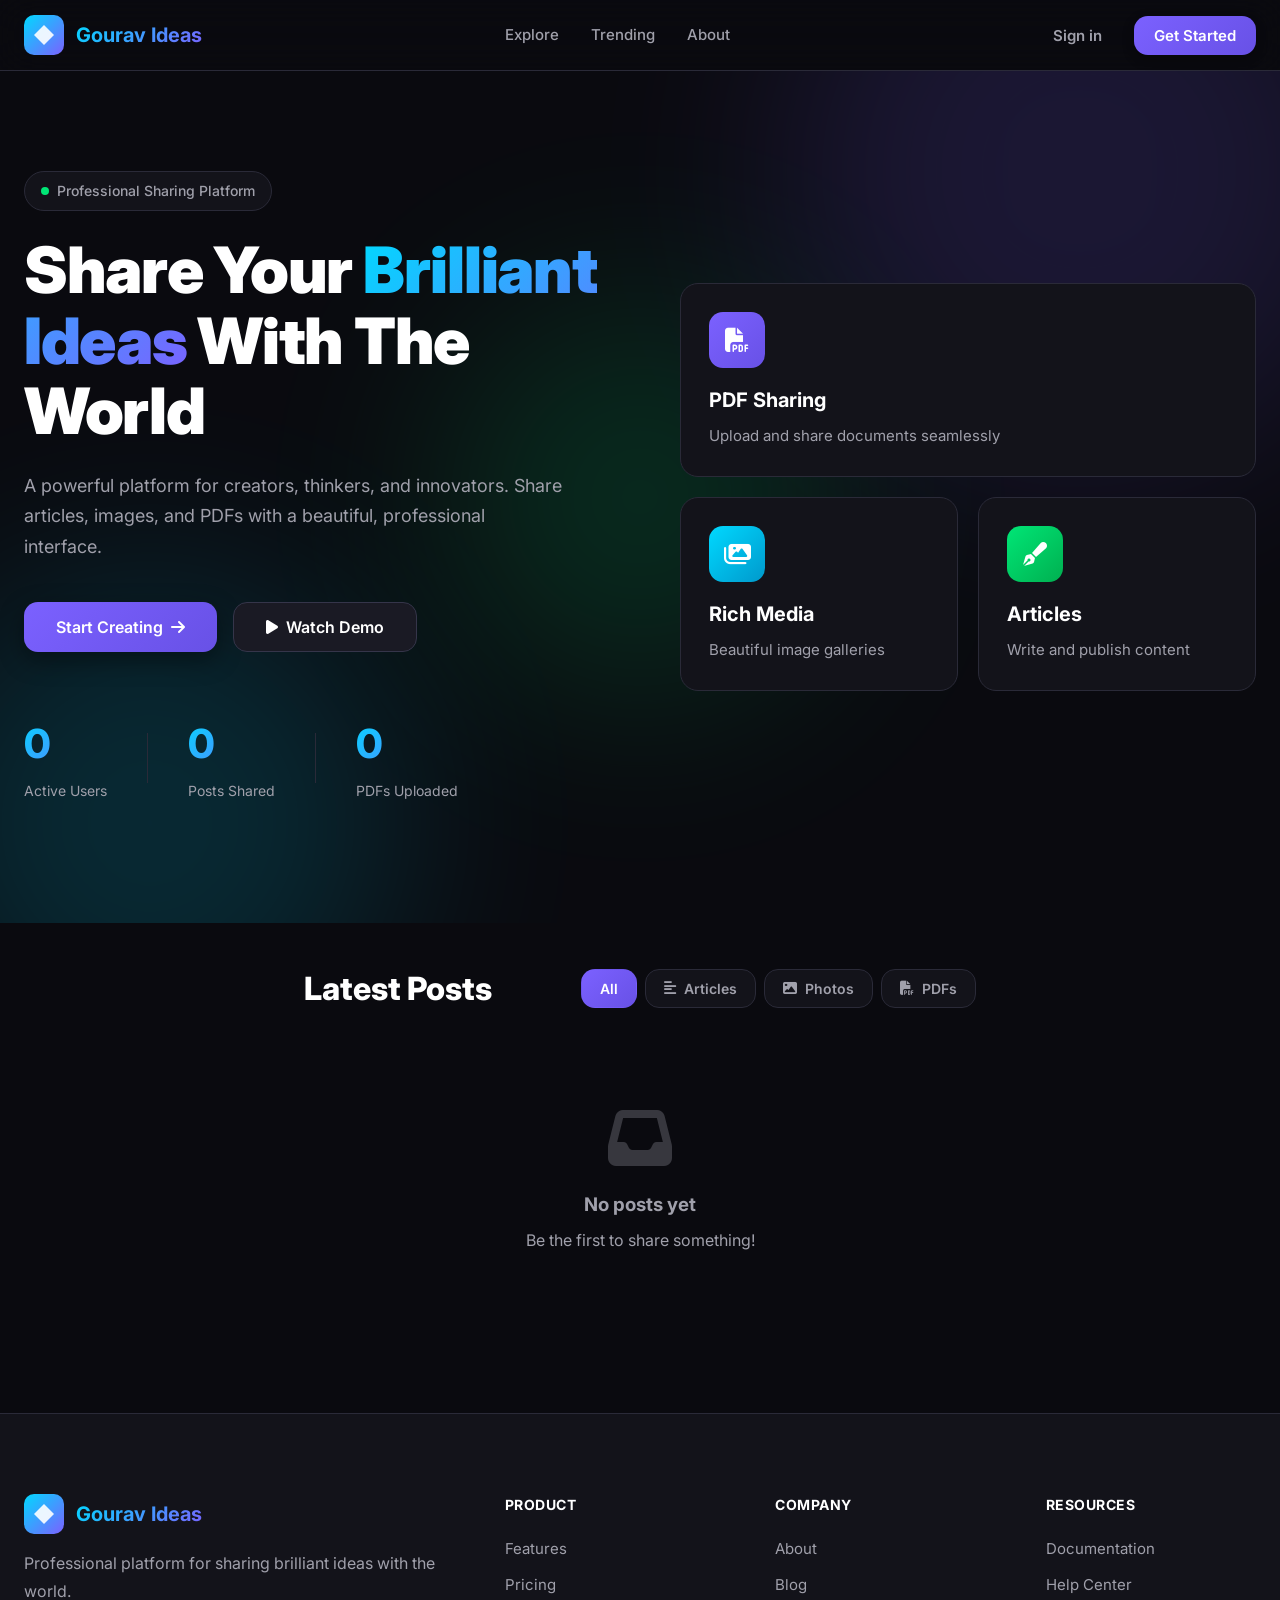
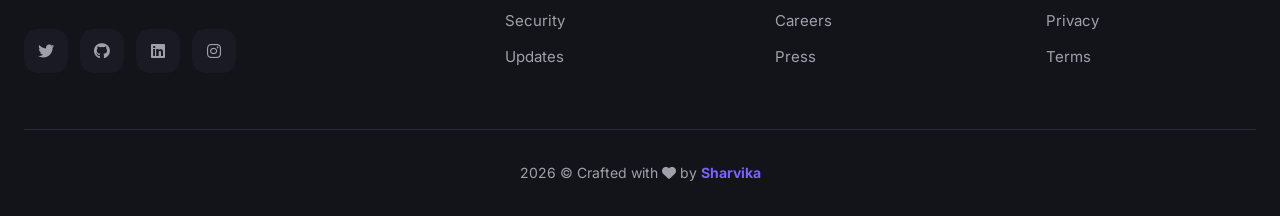
==== commit bf3b9770: "Add files via upload" ====
--- a/index.html
+++ b/index.html
@@ -3,216 +3,235 @@
 <head>
     <meta charset="UTF-8">
     <meta name="viewport" content="width=device-width, initial-scale=1.0">
-    <title>Gourav Ideas - Share Your Brilliance</title>
+    <title>Gourav Ideas - Professional Sharing Platform</title>
     <link rel="stylesheet" href="styles.css">
     <link rel="stylesheet" href="https://cdnjs.cloudflare.com/ajax/libs/font-awesome/6.4.0/css/all.min.css">
     <link rel="preconnect" href="https://fonts.googleapis.com">
-    <link rel="preconnect" href="https://fonts.gstatic.com" crossorigin>
-    <link href="https://fonts.googleapis.com/css2?family=Poppins:wght@300;400;500;600;700;800&family=Inter:wght@300;400;500;600;700&display=swap" rel="stylesheet">
+    <link href="https://fonts.googleapis.com/css2?family=Inter:wght@300;400;500;600;700;800;900&display=swap" rel="stylesheet">
 </head>
 <body>
 
-    <!-- Website Offline -->
-    <div id="websiteOffline" class="offline-screen hidden">
-        <div class="offline-box">
-            <div class="offline-icon">
-                <i class="fas fa-moon"></i>
-            </div>
-            <h1>We'll be back soon</h1>
-            <p>Currently under maintenance</p>
-            <div class="loader"></div>
+    <!-- Website Offline Overlay -->
+    <div id="offlineOverlay" class="offline-overlay hidden">
+        <div class="offline-content">
+            <div class="offline-animation">
+                <i class="fas fa-power-off"></i>
+            </div>
+            <h1>System Maintenance</h1>
+            <p>We're upgrading our platform. Please check back soon.</p>
+            <div class="maintenance-loader">
+                <div class="loader-bar"></div>
+            </div>
         </div>
     </div>
 
     <!-- Navigation -->
-    <nav class="navbar">
-        <div class="nav-container">
-            <div class="nav-brand">
-                <div class="brand-icon">
-                    <i class="fas fa-gem"></i>
-                </div>
-                <span class="brand-text">Gourav Ideas</span>
-            </div>
-
-            <div class="nav-search">
-                <div class="search-box">
-                    <i class="fas fa-search"></i>
-                    <input type="text" placeholder="Search messages, people...">
-                </div>
-            </div>
-
-            <div class="nav-right">
-                <!-- Guest -->
-                <div id="guestButtons" class="nav-buttons">
-                    <button class="btn-outline" onclick="openAuth('login')">Sign in</button>
-                    <button class="btn-primary" onclick="openAuth('register')">
-                        <span>Get Started</span>
-                        <i class="fas fa-arrow-right"></i>
-                    </button>
-                </div>
-
-                <!-- Logged In -->
-                <div id="userButtons" class="nav-buttons hidden">
-                    <button class="icon-btn" title="Notifications">
-                        <i class="fas fa-bell"></i>
-                        <span class="notification-badge">3</span>
-                    </button>
-
-                    <div class="user-dropdown">
-                        <button class="user-avatar-btn" onclick="toggleDropdown()">
-                            <img id="navAvatar" src="https://i.pravatar.cc/150?img=1" alt="User">
-                            <i class="fas fa-chevron-down"></i>
+    <header class="header">
+        <div class="header-container">
+            <nav class="navbar">
+                <a href="/" class="logo">
+                    <div class="logo-icon">
+                        <svg viewBox="0 0 40 40" fill="none">
+                            <defs>
+                                <linearGradient id="logoGrad" x1="0%" y1="0%" x2="100%" y2="100%">
+                                    <stop offset="0%" style="stop-color:#00D9FF"/>
+                                    <stop offset="100%" style="stop-color:#7B61FF"/>
+                                </linearGradient>
+                            </defs>
+                            <rect width="40" height="40" rx="10" fill="url(#logoGrad)"/>
+                            <path d="M20 10 L30 20 L20 30 L10 20 Z" fill="white" opacity="0.9"/>
+                        </svg>
+                    </div>
+                    <span class="logo-text">Gourav Ideas</span>
+                </a>
+
+                <div class="nav-menu">
+                    <a href="#explore" class="nav-link">Explore</a>
+                    <a href="#trending" class="nav-link">Trending</a>
+                    <a href="#about" class="nav-link">About</a>
+                </div>
+
+                <div class="nav-actions">
+                    <!-- Guest Actions -->
+                    <div id="guestActions" class="action-group">
+                        <button class="btn btn-ghost" onclick="showAuth('login')">Sign in</button>
+                        <button class="btn btn-primary" onclick="showAuth('register')">Get Started</button>
+                    </div>
+
+                    <!-- User Actions -->
+                    <div id="userActions" class="action-group hidden">
+                        <button class="btn-icon" onclick="toggleNotifications()">
+                            <i class="fas fa-bell"></i>
+                            <span class="notification-pulse"></span>
                         </button>
 
-                        <div id="dropdownMenu" class="dropdown-menu hidden">
-                            <div class="dropdown-profile">
-                                <img id="dropAvatar" src="https://i.pravatar.cc/150?img=1" alt="User">
-                                <div class="dropdown-info">
-                                    <h4 id="dropName">User Name</h4>
-                                    <p id="dropEmail">user@email.com</p>
+                        <div class="user-menu">
+                            <button class="user-trigger" onclick="toggleUserMenu()">
+                                <img id="userAvatar" src="https://ui-avatars.com/api/?name=User&background=7B61FF&color=fff" alt="User">
+                                <span id="userName">User</span>
+                                <i class="fas fa-chevron-down"></i>
+                            </button>
+
+                            <div id="userMenuDropdown" class="dropdown hidden">
+                                <div class="dropdown-header">
+                                    <img id="menuAvatar" src="https://ui-avatars.com/api/?name=User&background=7B61FF&color=fff" alt="User">
+                                    <div class="dropdown-user-info">
+                                        <h4 id="menuUserName">User Name</h4>
+                                        <p id="menuUserEmail">user@example.com</p>
+                                    </div>
+                                </div>
+
+                                <div class="dropdown-section">
+                                    <a href="#profile" class="dropdown-item">
+                                        <i class="fas fa-user"></i>
+                                        <span>Your Profile</span>
+                                    </a>
+                                    <a href="#posts" class="dropdown-item">
+                                        <i class="fas fa-file-alt"></i>
+                                        <span>Your Posts</span>
+                                    </a>
+                                    <a href="#settings" class="dropdown-item">
+                                        <i class="fas fa-cog"></i>
+                                        <span>Settings</span>
+                                    </a>
+                                </div>
+
+                                <div class="dropdown-divider"></div>
+
+                                <div class="dropdown-section">
+                                    <a href="admin.html" id="adminLink" class="dropdown-item admin-link hidden">
+                                        <i class="fas fa-shield-halved"></i>
+                                        <span>Control Panel</span>
+                                        <span class="badge badge-admin">ADMIN</span>
+                                    </a>
+                                </div>
+
+                                <div class="dropdown-divider" id="adminDivider" class="hidden"></div>
+
+                                <div class="dropdown-section">
+                                    <a href="#" class="dropdown-item danger" onclick="handleLogout()">
+                                        <i class="fas fa-arrow-right-from-bracket"></i>
+                                        <span>Sign Out</span>
+                                    </a>
                                 </div>
                             </div>
-
-                            <div class="dropdown-divider"></div>
-
-                            <a href="#profile" class="dropdown-item">
-                                <i class="fas fa-user"></i>
-                                <span>My Profile</span>
-                            </a>
-                            <a href="#posts" class="dropdown-item">
-                                <i class="fas fa-file-alt"></i>
-                                <span>My Posts</span>
-                            </a>
-                            <a href="#settings" class="dropdown-item">
-                                <i class="fas fa-cog"></i>
-                                <span>Settings</span>
-                            </a>
-
-                            <div class="dropdown-divider"></div>
-
-                            <a href="admin.html" id="adminLink" class="dropdown-item admin-item hidden">
-                                <i class="fas fa-crown"></i>
-                                <span>Admin Panel</span>
-                                <span class="admin-badge">ADMIN</span>
-                            </a>
-
-                            <div class="dropdown-divider" id="adminDivider" class="hidden"></div>
-
-                            <a href="#logout" class="dropdown-item logout-item" onclick="logout()">
-                                <i class="fas fa-sign-out-alt"></i>
-                                <span>Sign Out</span>
-                            </a>
-                        </div>
-                    </div>
-                </div>
-            </div>
-        </div>
-    </nav>
+                        </div>
+                    </div>
+                </div>
+            </nav>
+        </div>
+    </header>
 
     <!-- Hero Section -->
     <section class="hero">
+        <div class="hero-background">
+            <div class="gradient-orb orb-1"></div>
+            <div class="gradient-orb orb-2"></div>
+            <div class="gradient-orb orb-3"></div>
+        </div>
+
         <div class="hero-container">
             <div class="hero-content">
                 <div class="hero-badge">
-                    <i class="fas fa-star"></i>
-                    <span>Premium Dark Experience</span>
+                    <span class="badge-dot"></span>
+                    <span>Professional Sharing Platform</span>
                 </div>
 
                 <h1 class="hero-title">
-                    Share Your Ideas<br>
-                    <span class="gradient-text">In Style</span>
+                    Share Your
+                    <span class="gradient-text">Brilliant Ideas</span>
+                    With The World
                 </h1>
 
                 <p class="hero-description">
-                    A beautiful dark platform inspired by WhatsApp. Share your thoughts,
-                    PDFs, and images with an elegant and professional interface.
+                    A powerful platform for creators, thinkers, and innovators.
+                    Share articles, images, and PDFs with a beautiful, professional interface.
                 </p>
 
-                <div class="hero-buttons">
-                    <button class="btn-hero-primary" onclick="openAuth('register')">
+                <div class="hero-cta">
+                    <button class="btn btn-hero" onclick="showAuth('register')">
                         <span>Start Creating</span>
                         <i class="fas fa-arrow-right"></i>
                     </button>
-                    <button class="btn-hero-secondary">
-                        <i class="fas fa-play-circle"></i>
+                    <button class="btn btn-hero-secondary">
+                        <i class="fas fa-play"></i>
                         <span>Watch Demo</span>
                     </button>
                 </div>
 
                 <div class="hero-stats">
-                    <div class="stat-box">
-                        <div class="stat-number" id="heroUsers">0</div>
-                        <div class="stat-text">Active Users</div>
-                    </div>
-                    <div class="stat-separator"></div>
-                    <div class="stat-box">
-                        <div class="stat-number" id="heroPosts">0</div>
-                        <div class="stat-text">Posts Shared</div>
-                    </div>
-                    <div class="stat-separator"></div>
-                    <div class="stat-box">
-                        <div class="stat-number" id="heroPdfs">0</div>
-                        <div class="stat-text">PDFs Uploaded</div>
-                    </div>
-                </div>
-            </div>
-
-            <div class="hero-image">
-                <div class="phone-mockup">
-                    <div class="phone-screen">
-                        <div class="chat-preview">
-                            <div class="chat-message received">
-                                <div class="message-bubble">
-                                    <p>Check out this amazing platform!</p>
-                                    <span class="message-time">2:30 PM</span>
-                                </div>
-                            </div>
-                            <div class="chat-message sent">
-                                <div class="message-bubble">
-                                    <p>Wow! Love the dark theme 🌙</p>
-                                    <span class="message-time">2:31 PM</span>
-                                </div>
-                            </div>
-                            <div class="chat-message received">
-                                <div class="message-bubble">
-                                    <p>Share your ideas here!</p>
-                                    <span class="message-time">2:32 PM</span>
-                                </div>
-                            </div>
-                        </div>
-                    </div>
+                    <div class="stat">
+                        <h3 id="totalUsers">0</h3>
+                        <p>Active Users</p>
+                    </div>
+                    <div class="stat-divider"></div>
+                    <div class="stat">
+                        <h3 id="totalPosts">0</h3>
+                        <p>Posts Shared</p>
+                    </div>
+                    <div class="stat-divider"></div>
+                    <div class="stat">
+                        <h3 id="totalPdfs">0</h3>
+                        <p>PDFs Uploaded</p>
+                    </div>
+                </div>
+            </div>
+
+            <div class="hero-visual">
+                <div class="visual-card card-1">
+                    <div class="card-icon purple">
+                        <i class="fas fa-file-pdf"></i>
+                    </div>
+                    <h3>PDF Sharing</h3>
+                    <p>Upload and share documents seamlessly</p>
+                </div>
+
+                <div class="visual-card card-2">
+                    <div class="card-icon blue">
+                        <i class="fas fa-images"></i>
+                    </div>
+                    <h3>Rich Media</h3>
+                    <p>Beautiful image galleries</p>
+                </div>
+
+                <div class="visual-card card-3">
+                    <div class="card-icon green">
+                        <i class="fas fa-pen-fancy"></i>
+                    </div>
+                    <h3>Articles</h3>
+                    <p>Write and publish content</p>
                 </div>
             </div>
         </div>
     </section>
 
-    <!-- Create Post Box -->
+    <!-- Create Post Section -->
     <section id="createSection" class="create-section hidden">
-        <div class="container">
+        <div class="section-container">
             <div class="create-card">
-                <div class="create-header" onclick="openCreateModal()">
-                    <img id="createAvatar" src="https://i.pravatar.cc/150?img=1" alt="User" class="create-avatar">
+                <div class="create-trigger" onclick="openCreateModal()">
+                    <img id="createUserAvatar" src="https://ui-avatars.com/api/?name=User&background=7B61FF&color=fff" alt="User">
                     <div class="create-input">
-                        <span>What's on your mind, <span id="createName">User</span>?</span>
+                        <span>What's on your mind, <span id="createUserName">User</span>?</span>
                     </div>
                 </div>
 
                 <div class="create-actions">
-                    <button class="action-button" onclick="openCreateModal('image')">
+                    <button class="create-action-btn" onclick="openCreateModal('image')">
                         <div class="action-icon blue">
                             <i class="fas fa-image"></i>
                         </div>
                         <span>Photo</span>
                     </button>
-                    <button class="action-button" onclick="openCreateModal('pdf')">
+                    <button class="create-action-btn" onclick="openCreateModal('pdf')">
                         <div class="action-icon red">
                             <i class="fas fa-file-pdf"></i>
                         </div>
                         <span>PDF</span>
                     </button>
-                    <button class="action-button" onclick="openCreateModal('text')">
-                        <div class="action-icon green">
-                            <i class="fas fa-edit"></i>
+                    <button class="create-action-btn" onclick="openCreateModal('text')">
+                        <div class="action-icon purple">
+                            <i class="fas fa-pen"></i>
                         </div>
                         <span>Article</span>
                     </button>
@@ -221,36 +240,29 @@
         </div>
     </section>
 
-    <!-- Filter Tabs -->
-    <section class="filter-section">
-        <div class="container">
-            <div class="filter-header">
+    <!-- Feed Section -->
+    <section class="feed-section">
+        <div class="section-container">
+            <div class="feed-header">
                 <h2>Latest Posts</h2>
-                <div class="filter-tabs">
-                    <button class="filter-tab active" onclick="filterPosts('all')">
-                        <span>All</span>
-                    </button>
-                    <button class="filter-tab" onclick="filterPosts('text')">
+                <div class="feed-filters">
+                    <button class="filter-btn active" data-filter="all" onclick="filterPosts('all')">All</button>
+                    <button class="filter-btn" data-filter="text" onclick="filterPosts('text')">
                         <i class="fas fa-align-left"></i>
-                        <span>Articles</span>
-                    </button>
-                    <button class="filter-tab" onclick="filterPosts('image')">
+                        Articles
+                    </button>
+                    <button class="filter-btn" data-filter="image" onclick="filterPosts('image')">
                         <i class="fas fa-image"></i>
-                        <span>Photos</span>
-                    </button>
-                    <button class="filter-tab" onclick="filterPosts('pdf')">
+                        Photos
+                    </button>
+                    <button class="filter-btn" data-filter="pdf" onclick="filterPosts('pdf')">
                         <i class="fas fa-file-pdf"></i>
-                        <span>PDFs</span>
-                    </button>
-                </div>
-            </div>
-        </div>
-    </section>
-
-    <!-- Posts Feed -->
-    <section class="feed-section">
-        <div class="container">
-            <div id="postsContainer" class="posts-feed">
+                        PDFs
+                    </button>
+                </div>
+            </div>
+
+            <div id="postsContainer" class="posts-grid">
                 <!-- Posts will be loaded here -->
             </div>
         </div>
@@ -258,84 +270,84 @@
 
     <!-- Create Post Modal -->
     <div id="createModal" class="modal">
-        <div class="modal-backdrop" onclick="closeCreateModal()"></div>
-        <div class="modal-dialog">
+        <div class="modal-overlay" onclick="closeCreateModal()"></div>
+        <div class="modal-content">
             <div class="modal-header">
-                <h3>Create New Post</h3>
+                <h2>Create New Post</h2>
                 <button class="modal-close" onclick="closeCreateModal()">
-                    <i class="fas fa-times"></i>
+                    <i class="fas fa-xmark"></i>
                 </button>
             </div>
 
-            <form id="postForm" onsubmit="handleCreatePost(event)">
+            <form id="createPostForm" onsubmit="handleCreatePost(event)">
                 <div class="modal-body">
-                    <div class="post-type-tabs">
-                        <button type="button" class="type-tab active" data-type="text" onclick="switchPostType('text')">
+                    <div class="type-tabs">
+                        <button type="button" class="type-tab active" data-type="text" onclick="switchType('text')">
                             <i class="fas fa-align-left"></i>
                             <span>Article</span>
                         </button>
-                        <button type="button" class="type-tab" data-type="image" onclick="switchPostType('image')">
+                        <button type="button" class="type-tab" data-type="image" onclick="switchType('image')">
                             <i class="fas fa-image"></i>
                             <span>Photo</span>
                         </button>
-                        <button type="button" class="type-tab" data-type="pdf" onclick="switchPostType('pdf')">
+                        <button type="button" class="type-tab" data-type="pdf" onclick="switchType('pdf')">
                             <i class="fas fa-file-pdf"></i>
                             <span>PDF</span>
                         </button>
                     </div>
 
-                    <div class="input-group">
+                    <div class="form-group">
                         <label>Title</label>
-                        <input type="text" id="postTitle" placeholder="Give your post a title..." required>
-                    </div>
-
-                    <div id="textContent" class="content-tab">
-                        <div class="input-group">
+                        <input type="text" id="postTitle" class="form-control" placeholder="Enter a compelling title..." required>
+                    </div>
+
+                    <div id="textTab" class="type-content">
+                        <div class="form-group">
                             <label>Content</label>
-                            <textarea id="postText" rows="8" placeholder="Share your thoughts..."></textarea>
-                        </div>
-                    </div>
-
-                    <div id="imageContent" class="content-tab hidden">
-                        <div class="input-group">
+                            <textarea id="postContent" class="form-control" rows="10" placeholder="Share your thoughts..."></textarea>
+                        </div>
+                    </div>
+
+                    <div id="imageTab" class="type-content hidden">
+                        <div class="form-group">
                             <label>Upload Image</label>
-                            <div class="upload-box">
-                                <input type="file" id="imageInput" accept="image/*" onchange="handleImageSelect(event)" hidden>
+                            <div class="upload-zone">
+                                <input type="file" id="imageInput" accept="image/*" onchange="handleImageUpload(event)" hidden>
                                 <label for="imageInput" class="upload-area">
                                     <div class="upload-icon">
-                                        <i class="fas fa-cloud-upload-alt"></i>
+                                        <i class="fas fa-cloud-arrow-up"></i>
                                     </div>
-                                    <h4>Click to upload</h4>
-                                    <p>or drag and drop</p>
+                                    <h4>Click to upload or drag and drop</h4>
+                                    <p>PNG, JPG, GIF up to 10MB</p>
                                 </label>
-                                <div id="imagePreview" class="preview-area"></div>
+                                <div id="imagePreview" class="upload-preview"></div>
                             </div>
                         </div>
                     </div>
 
-                    <div id="pdfContent" class="content-tab hidden">
-                        <div class="input-group">
+                    <div id="pdfTab" class="type-content hidden">
+                        <div class="form-group">
                             <label>Upload PDF</label>
-                            <div class="upload-box">
-                                <input type="file" id="pdfInput" accept=".pdf" onchange="handlePDFSelect(event)" hidden>
+                            <div class="upload-zone">
+                                <input type="file" id="pdfInput" accept=".pdf" onchange="handlePDFUpload(event)" hidden>
                                 <label for="pdfInput" class="upload-area">
                                     <div class="upload-icon">
-                                        <i class="fas fa-file-upload"></i>
+                                        <i class="fas fa-file-arrow-up"></i>
                                     </div>
-                                    <h4>Click to upload PDF</h4>
-                                    <p>Maximum size 20MB</p>
+                                    <h4>Click to upload PDF document</h4>
+                                    <p>PDF up to 20MB</p>
                                 </label>
-                                <div id="pdfPreview" class="preview-area"></div>
+                                <div id="pdfPreview" class="upload-preview"></div>
                             </div>
                         </div>
                     </div>
                 </div>
 
                 <div class="modal-footer">
-                    <button type="button" class="btn-cancel" onclick="closeCreateModal()">Cancel</button>
-                    <button type="submit" class="btn-submit">
+                    <button type="button" class="btn btn-ghost" onclick="closeCreateModal()">Cancel</button>
+                    <button type="submit" class="btn btn-primary">
                         <i class="fas fa-paper-plane"></i>
-                        <span>Publish</span>
+                        <span>Publish Post</span>
                     </button>
                 </div>
             </form>
@@ -344,93 +356,111 @@
 
     <!-- Auth Modal -->
     <div id="authModal" class="modal">
-        <div class="modal-backdrop" onclick="closeAuthModal()"></div>
-        <div class="modal-dialog auth-dialog">
+        <div class="modal-overlay" onclick="closeAuthModal()"></div>
+        <div class="modal-content auth-modal">
             <button class="modal-close" onclick="closeAuthModal()">
-                <i class="fas fa-times"></i>
+                <i class="fas fa-xmark"></i>
             </button>
 
-            <!-- Login -->
+            <!-- Login Form -->
             <div id="loginForm" class="auth-form">
                 <div class="auth-header">
                     <div class="auth-logo">
-                        <i class="fas fa-gem"></i>
+                        <svg viewBox="0 0 40 40" fill="none">
+                            <defs>
+                                <linearGradient id="authGrad" x1="0%" y1="0%" x2="100%" y2="100%">
+                                    <stop offset="0%" style="stop-color:#00D9FF"/>
+                                    <stop offset="100%" style="stop-color:#7B61FF"/>
+                                </linearGradient>
+                            </defs>
+                            <rect width="40" height="40" rx="10" fill="url(#authGrad)"/>
+                            <path d="M20 10 L30 20 L20 30 L10 20 Z" fill="white" opacity="0.9"/>
+                        </svg>
                     </div>
                     <h2>Welcome Back</h2>
-                    <p>Sign in to continue</p>
+                    <p>Sign in to continue to Gourav Ideas</p>
                 </div>
 
                 <form onsubmit="handleLogin(event)">
-                    <div class="input-group">
+                    <div class="form-group">
                         <label>Email Address</label>
-                        <div class="input-wrapper">
+                        <div class="input-group">
                             <i class="fas fa-envelope"></i>
-                            <input type="email" id="loginEmail" placeholder="you@example.com" required>
-                        </div>
-                    </div>
-
-                    <div class="input-group">
+                            <input type="email" id="loginEmail" class="form-control" placeholder="you@example.com" required>
+                        </div>
+                    </div>
+
+                    <div class="form-group">
                         <label>Password</label>
-                        <div class="input-wrapper">
+                        <div class="input-group">
                             <i class="fas fa-lock"></i>
-                            <input type="password" id="loginPassword" placeholder="Enter your password" required>
-                        </div>
-                    </div>
-
-                    <button type="submit" class="btn-auth">
+                            <input type="password" id="loginPassword" class="form-control" placeholder="Enter your password" required>
+                        </div>
+                    </div>
+
+                    <button type="submit" class="btn btn-primary btn-block">
                         <span>Sign In</span>
                         <i class="fas fa-arrow-right"></i>
                     </button>
                 </form>
 
                 <div class="auth-footer">
-                    <p>Don't have an account? <a href="#" onclick="switchAuth('register')">Create one</a></p>
-                </div>
-            </div>
-
-            <!-- Register -->
+                    <p>Don't have an account? <a href="#" onclick="switchAuthForm('register')">Create one</a></p>
+                </div>
+            </div>
+
+            <!-- Register Form -->
             <div id="registerForm" class="auth-form hidden">
                 <div class="auth-header">
                     <div class="auth-logo">
-                        <i class="fas fa-gem"></i>
-                    </div>
-                    <h2>Get Started</h2>
-                    <p>Create your account</p>
+                        <svg viewBox="0 0 40 40" fill="none">
+                            <defs>
+                                <linearGradient id="authGrad2" x1="0%" y1="0%" x2="100%" y2="100%">
+                                    <stop offset="0%" style="stop-color:#00D9FF"/>
+                                    <stop offset="100%" style="stop-color:#7B61FF"/>
+                                </linearGradient>
+                            </defs>
+                            <rect width="40" height="40" rx="10" fill="url(#authGrad2)"/>
+                            <path d="M20 10 L30 20 L20 30 L10 20 Z" fill="white" opacity="0.9"/>
+                        </svg>
+                    </div>
+                    <h2>Create Account</h2>
+                    <p>Join Gourav Ideas today</p>
                 </div>
 
                 <form onsubmit="handleRegister(event)">
-                    <div class="input-group">
+                    <div class="form-group">
                         <label>Full Name</label>
-                        <div class="input-wrapper">
+                        <div class="input-group">
                             <i class="fas fa-user"></i>
-                            <input type="text" id="registerName" placeholder="John Doe" required>
-                        </div>
-                    </div>
-
-                    <div class="input-group">
+                            <input type="text" id="registerName" class="form-control" placeholder="John Doe" required>
+                        </div>
+                    </div>
+
+                    <div class="form-group">
                         <label>Email Address</label>
-                        <div class="input-wrapper">
+                        <div class="input-group">
                             <i class="fas fa-envelope"></i>
-                            <input type="email" id="registerEmail" placeholder="you@example.com" required>
-                        </div>
-                    </div>
-
-                    <div class="input-group">
+                            <input type="email" id="registerEmail" class="form-control" placeholder="you@example.com" required>
+                        </div>
+                    </div>
+
+                    <div class="form-group">
                         <label>Password</label>
-                        <div class="input-wrapper">
+                        <div class="input-group">
                             <i class="fas fa-lock"></i>
-                            <input type="password" id="registerPassword" placeholder="Create a password" required>
-                        </div>
-                    </div>
-
-                    <button type="submit" class="btn-auth">
+                            <input type="password" id="registerPassword" class="form-control" placeholder="Create a strong password" required>
+                        </div>
+                    </div>
+
+                    <button type="submit" class="btn btn-primary btn-block">
                         <span>Create Account</span>
                         <i class="fas fa-arrow-right"></i>
                     </button>
                 </form>
 
                 <div class="auth-footer">
-                    <p>Already have an account? <a href="#" onclick="switchAuth('login')">Sign in</a></p>
+                    <p>Already have an account? <a href="#" onclick="switchAuthForm('login')">Sign in</a></p>
                 </div>
             </div>
         </div>
@@ -439,47 +469,59 @@
     <!-- Footer -->
     <footer class="footer">
         <div class="footer-container">
-            <div class="footer-content">
-                <div class="footer-section">
-                    <div class="footer-brand">
-                        <div class="brand-icon">
-                            <i class="fas fa-gem"></i>
+            <div class="footer-grid">
+                <div class="footer-brand">
+                    <div class="brand-logo">
+                        <div class="logo-icon">
+                            <svg viewBox="0 0 40 40" fill="none">
+                                <defs>
+                                    <linearGradient id="footerGrad" x1="0%" y1="0%" x2="100%" y2="100%">
+                                        <stop offset="0%" style="stop-color:#00D9FF"/>
+                                        <stop offset="100%" style="stop-color:#7B61FF"/>
+                                    </linearGradient>
+                                </defs>
+                                <rect width="40" height="40" rx="10" fill="url(#footerGrad)"/>
+                                <path d="M20 10 L30 20 L20 30 L10 20 Z" fill="white" opacity="0.9"/>
+                            </svg>
                         </div>
                         <span>Gourav Ideas</span>
                     </div>
-                    <p>Share your brilliance with the world</p>
+                    <p>Professional platform for sharing brilliant ideas with the world.</p>
                     <div class="social-links">
-                        <a href="#"><i class="fab fa-twitter"></i></a>
-                        <a href="#"><i class="fab fa-facebook-f"></i></a>
-                        <a href="#"><i class="fab fa-instagram"></i></a>
-                        <a href="#"><i class="fab fa-linkedin-in"></i></a>
-                    </div>
-                </div>
-
-                <div class="footer-section">
+                        <a href="#" class="social-link"><i class="fab fa-twitter"></i></a>
+                        <a href="#" class="social-link"><i class="fab fa-github"></i></a>
+                        <a href="#" class="social-link"><i class="fab fa-linkedin"></i></a>
+                        <a href="#" class="social-link"><i class="fab fa-instagram"></i></a>
+                    </div>
+                </div>
+
+                <div class="footer-links">
                     <h4>Product</h4>
                     <a href="#">Features</a>
                     <a href="#">Pricing</a>
                     <a href="#">Security</a>
-                </div>
-
-                <div class="footer-section">
+                    <a href="#">Updates</a>
+                </div>
+
+                <div class="footer-links">
                     <h4>Company</h4>
                     <a href="#">About</a>
                     <a href="#">Blog</a>
                     <a href="#">Careers</a>
-                </div>
-
-                <div class="footer-section">
+                    <a href="#">Press</a>
+                </div>
+
+                <div class="footer-links">
                     <h4>Resources</h4>
-                    <a href="#">Help</a>
+                    <a href="#">Documentation</a>
+                    <a href="#">Help Center</a>
                     <a href="#">Privacy</a>
                     <a href="#">Terms</a>
                 </div>
             </div>
 
             <div class="footer-bottom">
-                <p>2026 © Crafted with <i class="fas fa-heart"></i> by <span class="highlight">Sharvika</span></p>
+                <p>2026 © Crafted with <i class="fas fa-heart"></i> by <strong>Sharvika</strong></p>
             </div>
         </div>
     </footer>
--- a/styles.css
+++ b/styles.css
@@ -1,65 +1,70 @@
 /* ==================== VARIABLES ==================== */
 :root {
-    /* Dark Theme Colors (WhatsApp Inspired) */
-    --bg-primary: #0b141a;
-    --bg-secondary: #111b21;
-    --bg-tertiary: #1f2c34;
-    --bg-hover: #2a3942;
-    
-    /* Message Bubbles */
-    --bubble-received: #1f2c34;
-    --bubble-sent: #005c4b;
+    /* Dark Theme Colors */
+    --bg-primary: #0a0a0f;
+    --bg-secondary: #13131a;
+    --bg-tertiary: #1a1a24;
+    --bg-hover: #22222e;
     
     /* Accent Colors */
-    --primary: #00a884;
-    --primary-dark: #008069;
-    --primary-light: #06cf9c;
+    --primary: #7B61FF;
+    --primary-dark: #6851E6;
+    --primary-light: #9479FF;
     
-    --accent-blue: #53bdeb;
-    --accent-purple: #9b59b6;
-    --accent-red: #e74c3c;
-    --accent-green: #00a884;
-    --accent-orange: #f39c12;
+    --accent-blue: #00D9FF;
+    --accent-purple: #7B61FF;
+    --accent-green: #00E676;
+    --accent-red: #FF5757;
+    --accent-orange: #FF9800;
     
     /* Text Colors */
-    --text-primary: #e9edef;
-    --text-secondary: #8696a0;
-    --text-tertiary: #667781;
+    --text-primary: #FFFFFF;
+    --text-secondary: #A0A0AB;
+    --text-tertiary: #6B6B76;
     
     /* Border & Divider */
-    --border-color: #2a3942;
-    --divider: #222d34;
+    --border-color: #2a2a38;
+    --border-light: #35354a;
     
     /* Shadows */
-    --shadow-sm: 0 1px 2px 0 rgba(0, 0, 0, 0.3);
-    --shadow-md: 0 2px 8px 0 rgba(0, 0, 0, 0.4);
-    --shadow-lg: 0 4px 16px 0 rgba(0, 0, 0, 0.5);
-    --shadow-xl: 0 8px 32px 0 rgba(0, 0, 0, 0.6);
+    --shadow-sm: 0 2px 4px rgba(0, 0, 0, 0.2);
+    --shadow-md: 0 4px 12px rgba(0, 0, 0, 0.3);
+    --shadow-lg: 0 8px 24px rgba(0, 0, 0, 0.4);
+    --shadow-xl: 0 16px 48px rgba(0, 0, 0, 0.5);
+    --shadow-glow: 0 0 20px rgba(123, 97, 255, 0.3);
     
     /* Border Radius */
     --radius-sm: 6px;
-    --radius-md: 8px;
-    --radius-lg: 12px;
-    --radius-xl: 16px;
-    --radius-full: 999px;
+    --radius-md: 10px;
+    --radius-lg: 14px;
+    --radius-xl: 18px;
+    --radius-2xl: 24px;
+    --radius-full: 9999px;
     
     /* Transitions */
-    --transition: all 0.2s cubic-bezier(0.4, 0, 0.2, 1);
-}
-
-/* ==================== RESET & BASE ==================== */
-* {
+    --transition: all 0.3s cubic-bezier(0.4, 0, 0.2, 1);
+    --transition-fast: all 0.15s ease;
+}
+
+/* ==================== RESET ==================== */
+*, *::before, *::after {
     margin: 0;
     padding: 0;
     box-sizing: border-box;
 }
 
+html {
+    scroll-behavior: smooth;
+}
+
 body {
-    font-family: 'Inter', 'Poppins', -apple-system, BlinkMacSystemFont, sans-serif;
+    font-family: 'Inter', -apple-system, BlinkMacSystemFont, 'Segoe UI', Roboto, sans-serif;
     background: var(--bg-primary);
     color: var(--text-primary);
     line-height: 1.6;
     overflow-x: hidden;
+    -webkit-font-smoothing: antialiased;
+    -moz-osx-font-smoothing: grayscale;
 }
 
 img {
@@ -71,6 +76,7 @@
     font-family: inherit;
     border: none;
     cursor: pointer;
+    outline: none;
 }
 
 a {
@@ -80,8 +86,8 @@
 
 /* ==================== SCROLLBAR ==================== */
 ::-webkit-scrollbar {
-    width: 8px;
-    height: 8px;
+    width: 10px;
+    height: 10px;
 }
 
 ::-webkit-scrollbar-track {
@@ -94,147 +100,151 @@
 }
 
 ::-webkit-scrollbar-thumb:hover {
-    background: var(--bg-hover);
+    background: var(--border-light);
 }
 
 /* ==================== LAYOUT ==================== */
-.container {
+.section-container {
     max-width: 720px;
     margin: 0 auto;
-    padding: 0 20px;
-}
-
-/* ==================== NAVBAR ==================== */
-.navbar {
+    padding: 0 24px;
+}
+
+/* ==================== HEADER & NAVBAR ==================== */
+.header {
     position: sticky;
     top: 0;
     z-index: 100;
-    background: var(--bg-secondary);
+    background: rgba(10, 10, 15, 0.8);
+    backdrop-filter: blur(20px);
     border-bottom: 1px solid var(--border-color);
-    backdrop-filter: blur(10px);
-}
-
-.nav-container {
+}
+
+.header-container {
     max-width: 1400px;
     margin: 0 auto;
-    padding: 12px 24px;
+    padding: 0 24px;
+}
+
+.navbar {
     display: flex;
     align-items: center;
     justify-content: space-between;
-    gap: 24px;
-}
-
-.nav-brand {
+    height: 70px;
+}
+
+.logo {
     display: flex;
     align-items: center;
     gap: 12px;
-}
-
-.brand-icon {
+    font-size: 20px;
+    font-weight: 700;
+}
+
+.logo-icon {
     width: 40px;
     height: 40px;
-    background: linear-gradient(135deg, var(--primary), var(--accent-blue));
-    border-radius: var(--radius-lg);
-    display: flex;
-    align-items: center;
-    justify-content: center;
-    font-size: 20px;
-    color: white;
-}
-
-.brand-text {
-    font-size: 20px;
-    font-weight: 700;
-    background: linear-gradient(135deg, var(--primary), var(--accent-blue));
+}
+
+.logo-text {
+    background: linear-gradient(135deg, var(--accent-blue), var(--primary));
     -webkit-background-clip: text;
     -webkit-text-fill-color: transparent;
 }
 
-.nav-search {
-    flex: 1;
-    max-width: 500px;
-}
-
-.search-box {
-    display: flex;
-    align-items: center;
-    gap: 12px;
-    padding: 10px 16px;
-    background: var(--bg-tertiary);
-    border-radius: var(--radius-full);
-    transition: var(--transition);
-}
-
-.search-box:focus-within {
-    background: var(--bg-hover);
-}
-
-.search-box i {
-    color: var(--text-tertiary);
-    font-size: 14px;
-}
-
-.search-box input {
-    flex: 1;
-    background: none;
-    border: none;
-    outline: none;
-    color: var(--text-primary);
-    font-size: 15px;
-}
-
-.search-box input::placeholder {
-    color: var(--text-tertiary);
-}
-
-.nav-right {
-    display: flex;
-    align-items: center;
-}
-
-.nav-buttons {
-    display: flex;
-    align-items: center;
-    gap: 12px;
-}
-
-/* ==================== BUTTONS ==================== */
-.btn-outline {
-    padding: 10px 20px;
-    background: transparent;
-    border: 1px solid var(--border-color);
-    border-radius: var(--radius-lg);
-    color: var(--text-primary);
+.nav-menu {
+    display: flex;
+    gap: 32px;
+}
+
+.nav-link {
+    color: var(--text-secondary);
     font-size: 15px;
     font-weight: 500;
-    transition: var(--transition);
-}
-
-.btn-outline:hover {
-    background: var(--bg-tertiary);
-    border-color: var(--primary);
-}
-
-.btn-primary {
-    display: flex;
+    transition: var(--transition-fast);
+}
+
+.nav-link:hover {
+    color: var(--text-primary);
+}
+
+.nav-actions {
+    display: flex;
+    align-items: center;
+}
+
+.action-group {
+    display: flex;
+    align-items: center;
+    gap: 12px;
+}
+
+/* ==================== BUTTONS ==================== */
+.btn {
+    display: inline-flex;
     align-items: center;
     gap: 8px;
     padding: 10px 20px;
-    background: var(--primary);
-    border-radius: var(--radius-lg);
-    color: white;
+    border-radius: var(--radius-lg);
     font-size: 15px;
     font-weight: 600;
     transition: var(--transition);
+    cursor: pointer;
+}
+
+.btn-ghost {
+    background: transparent;
+    color: var(--text-secondary);
+}
+
+.btn-ghost:hover {
+    background: var(--bg-tertiary);
+    color: var(--text-primary);
+}
+
+.btn-primary {
+    background: linear-gradient(135deg, var(--primary), var(--primary-dark));
+    color: white;
+    box-shadow: var(--shadow-md);
 }
 
 .btn-primary:hover {
-    background: var(--primary-dark);
     transform: translateY(-2px);
-    box-shadow: var(--shadow-md);
-}
-
-.icon-btn {
+    box-shadow: var(--shadow-lg);
+}
+
+.btn-block {
+    width: 100%;
+    justify-content: center;
+}
+
+.btn-hero {
+    padding: 14px 32px;
+    font-size: 16px;
+    background: linear-gradient(135deg, var(--primary), var(--primary-dark));
+    color: white;
+    box-shadow: var(--shadow-lg);
+}
+
+.btn-hero:hover {
+    transform: translateY(-3px);
+    box-shadow: var(--shadow-xl);
+}
+
+.btn-hero-secondary {
+    padding: 14px 32px;
+    font-size: 16px;
+    background: var(--bg-tertiary);
+    border: 1px solid var(--border-light);
+    color: var(--text-primary);
+}
+
+.btn-hero-secondary:hover {
+    background: var(--bg-hover);
+    border-color: var(--primary);
+}
+
+.btn-icon {
     position: relative;
     width: 44px;
     height: 44px;
@@ -244,106 +254,142 @@
     background: var(--bg-tertiary);
     border-radius: var(--radius-lg);
     color: var(--text-secondary);
-    transition: var(--transition);
-}
-
-.icon-btn:hover {
+    transition: var(--transition-fast);
+}
+
+.btn-icon:hover {
     background: var(--bg-hover);
     color: var(--text-primary);
 }
 
-.notification-badge {
+.notification-pulse {
     position: absolute;
-    top: 8px;
-    right: 8px;
-    min-width: 18px;
-    height: 18px;
-    display: flex;
-    align-items: center;
-    justify-content: center;
+    top: 10px;
+    right: 10px;
+    width: 8px;
+    height: 8px;
     background: var(--accent-red);
+    border: 2px solid var(--bg-tertiary);
     border-radius: var(--radius-full);
-    font-size: 11px;
-    font-weight: 700;
-    color: white;
-    padding: 0 5px;
-}
-
-/* ==================== USER DROPDOWN ==================== */
-.user-dropdown {
+    animation: pulse 2s infinite;
+}
+
+@keyframes pulse {
+    0%, 100% {
+        transform: scale(1);
+        opacity: 1;
+    }
+    50% {
+        transform: scale(1.2);
+        opacity: 0.8;
+    }
+}
+
+/* ==================== USER MENU ==================== */
+.user-menu {
     position: relative;
 }
 
-.user-avatar-btn {
-    display: flex;
-    align-items: center;
-    gap: 8px;
-    padding: 4px 12px 4px 4px;
+.user-trigger {
+    display: flex;
+    align-items: center;
+    gap: 10px;
+    padding: 6px 12px 6px 6px;
     background: var(--bg-tertiary);
     border-radius: var(--radius-full);
-    transition: var(--transition);
-}
-
-.user-avatar-btn:hover {
+    transition: var(--transition-fast);
+}
+
+.user-trigger:hover {
     background: var(--bg-hover);
 }
 
-.user-avatar-btn img {
+.user-trigger img {
     width: 36px;
     height: 36px;
     border-radius: var(--radius-full);
     object-fit: cover;
 }
 
-.user-avatar-btn i {
+.user-trigger span {
+    font-size: 14px;
+    font-weight: 600;
+}
+
+.user-trigger i {
     font-size: 12px;
     color: var(--text-tertiary);
 }
 
-.dropdown-menu {
+.dropdown {
     position: absolute;
-    top: calc(100% + 8px);
+    top: calc(100% + 10px);
     right: 0;
     width: 280px;
     background: var(--bg-secondary);
     border: 1px solid var(--border-color);
     border-radius: var(--radius-xl);
     box-shadow: var(--shadow-xl);
-    padding: 8px;
+    padding: 12px;
     opacity: 0;
     visibility: hidden;
     transform: translateY(-10px);
     transition: var(--transition);
 }
 
-.dropdown-menu.active {
+.dropdown.active {
     opacity: 1;
     visibility: visible;
     transform: translateY(0);
 }
 
-.dropdown-profile {
+.dropdown-header {
     display: flex;
     gap: 12px;
     padding: 12px;
     border-radius: var(--radius-lg);
-}
-
-.dropdown-profile img {
+    background: var(--bg-tertiary);
+    margin-bottom: 8px;
+}
+
+.dropdown-header img {
     width: 48px;
     height: 48px;
     border-radius: var(--radius-full);
 }
 
-.dropdown-info h4 {
+.dropdown-user-info h4 {
     font-size: 15px;
     font-weight: 600;
+    margin-bottom: 2px;
+}
+
+.dropdown-user-info p {
+    font-size: 13px;
+    color: var(--text-secondary);
+}
+
+.dropdown-section {
+    padding: 4px 0;
+}
+
+.dropdown-item {
+    display: flex;
+    align-items: center;
+    gap: 12px;
+    padding: 10px 12px;
+    border-radius: var(--radius-lg);
     color: var(--text-primary);
-    margin-bottom: 2px;
-}
-
-.dropdown-info p {
-    font-size: 13px;
+    font-size: 14px;
+    transition: var(--transition-fast);
+}
+
+.dropdown-item:hover {
+    background: var(--bg-tertiary);
+}
+
+.dropdown-item i {
+    width: 20px;
     color: var(--text-secondary);
 }
 
@@ -353,63 +399,104 @@
     margin: 8px 0;
 }
 
-.dropdown-item {
-    display: flex;
-    align-items: center;
-    gap: 12px;
-    padding: 10px 12px;
-    border-radius: var(--radius-lg);
-    color: var(--text-primary);
-    font-size: 14px;
-    transition: var(--transition);
-}
-
-.dropdown-item:hover {
-    background: var(--bg-tertiary);
-}
-
-.dropdown-item i {
-    width: 20px;
-    color: var(--text-secondary);
-}
-
-.admin-item {
+.admin-link {
     background: linear-gradient(135deg, var(--primary), var(--accent-blue));
     color: white !important;
 }
 
-.admin-item:hover {
+.admin-link:hover {
     opacity: 0.9;
 }
 
-.admin-item i {
+.admin-link i {
     color: white !important;
 }
 
-.admin-badge {
+.badge {
+    padding: 2px 8px;
+    border-radius: var(--radius-sm);
+    font-size: 11px;
+    font-weight: 700;
+}
+
+.badge-admin {
+    background: rgba(255, 255, 255, 0.2);
+    color: white;
     margin-left: auto;
-    padding: 2px 8px;
-    background: rgba(255, 255, 255, 0.2);
-    border-radius: var(--radius-sm);
-    font-size: 10px;
-    font-weight: 700;
-}
-
-.logout-item {
+}
+
+.dropdown-item.danger {
     color: var(--accent-red) !important;
 }
 
-.logout-item i {
+.dropdown-item.danger i {
     color: var(--accent-red) !important;
 }
 
 /* ==================== HERO SECTION ==================== */
 .hero {
-    padding: 80px 0 120px;
-    background: linear-gradient(180deg, var(--bg-secondary) 0%, var(--bg-primary) 100%);
+    position: relative;
+    padding: 100px 0 120px;
+    overflow: hidden;
+}
+
+.hero-background {
+    position: absolute;
+    inset: 0;
+    z-index: 0;
+    overflow: hidden;
+}
+
+.gradient-orb {
+    position: absolute;
+    border-radius: 50%;
+    filter: blur(100px);
+    opacity: 0.15;
+    animation: float 20s ease-in-out infinite;
+}
+
+.orb-1 {
+    width: 600px;
+    height: 600px;
+    background: var(--primary);
+    top: -200px;
+    right: -100px;
+}
+
+.orb-2 {
+    width: 500px;
+    height: 500px;
+    background: var(--accent-blue);
+    bottom: -150px;
+    left: -100px;
+    animation-delay: 7s;
+}
+
+.orb-3 {
+    width: 400px;
+    height: 400px;
+    background: var(--accent-green);
+    top: 50%;
+    left: 50%;
+    transform: translate(-50%, -50%);
+    animation-delay: 14s;
+}
+
+@keyframes float {
+    0%, 100% {
+        transform: translate(0, 0);
+    }
+    33% {
+        transform: translate(30px, -30px);
+    }
+    66% {
+        transform: translate(-20px, 20px);
+    }
 }
 
 .hero-container {
+    position: relative;
+    z-index: 1;
     max-width: 1400px;
     margin: 0 auto;
     padding: 0 24px;
@@ -424,29 +511,33 @@
     align-items: center;
     gap: 8px;
     padding: 8px 16px;
-    background: var(--bg-tertiary);
+    background: var(--bg-secondary);
     border: 1px solid var(--border-color);
     border-radius: var(--radius-full);
     font-size: 14px;
     font-weight: 500;
-    color: var(--primary);
+    color: var(--text-secondary);
     margin-bottom: 24px;
 }
 
-.hero-badge i {
-    color: var(--accent-orange);
+.badge-dot {
+    width: 8px;
+    height: 8px;
+    background: var(--accent-green);
+    border-radius: var(--radius-full);
+    animation: pulse 2s infinite;
 }
 
 .hero-title {
     font-size: 64px;
-    font-weight: 800;
+    font-weight: 900;
     line-height: 1.1;
     margin-bottom: 24px;
     letter-spacing: -0.02em;
 }
 
 .gradient-text {
-    background: linear-gradient(135deg, var(--primary), var(--accent-blue));
+    background: linear-gradient(135deg, var(--accent-blue), var(--primary));
     -webkit-background-clip: text;
     -webkit-text-fill-color: transparent;
 }
@@ -454,159 +545,105 @@
 .hero-description {
     font-size: 18px;
     color: var(--text-secondary);
-    line-height: 1.6;
+    line-height: 1.7;
     margin-bottom: 40px;
-    max-width: 500px;
-}
-
-.hero-buttons {
+    max-width: 540px;
+}
+
+.hero-cta {
     display: flex;
     gap: 16px;
     margin-bottom: 60px;
 }
 
-.btn-hero-primary {
-    display: flex;
-    align-items: center;
-    gap: 10px;
-    padding: 16px 32px;
-    background: var(--primary);
-    border-radius: var(--radius-xl);
-    color: white;
-    font-size: 17px;
-    font-weight: 600;
-    transition: var(--transition);
-}
-
-.btn-hero-primary:hover {
-    background: var(--primary-dark);
-    transform: translateY(-3px);
-    box-shadow: var(--shadow-lg);
-}
-
-.btn-hero-secondary {
-    display: flex;
-    align-items: center;
-    gap: 10px;
-    padding: 16px 32px;
-    background: var(--bg-tertiary);
-    border: 1px solid var(--border-color);
-    border-radius: var(--radius-xl);
-    color: var(--text-primary);
-    font-size: 17px;
-    font-weight: 600;
-    transition: var(--transition);
-}
-
-.btn-hero-secondary:hover {
-    background: var(--bg-hover);
-    transform: translateY(-2px);
-}
-
 .hero-stats {
     display: flex;
     align-items: center;
-    gap: 32px;
-}
-
-.stat-box {
+    gap: 40px;
+}
+
+.stat {
     text-align: left;
 }
 
-.stat-number {
+.stat h3 {
     font-size: 40px;
     font-weight: 800;
-    background: linear-gradient(135deg, var(--primary), var(--accent-blue));
+    background: linear-gradient(135deg, var(--accent-blue), var(--primary));
     -webkit-background-clip: text;
     -webkit-text-fill-color: transparent;
     margin-bottom: 4px;
 }
 
-.stat-text {
+.stat p {
     font-size: 14px;
     color: var(--text-secondary);
 }
 
-.stat-separator {
+.stat-divider {
     width: 1px;
     height: 50px;
     background: var(--border-color);
 }
 
-/* ==================== PHONE MOCKUP ==================== */
-.phone-mockup {
-    position: relative;
-    width: 100%;
-    max-width: 350px;
-    margin: 0 auto;
-}
-
-.phone-screen {
+/* ==================== HERO VISUAL ==================== */
+.hero-visual {
+    display: grid;
+    grid-template-columns: repeat(2, 1fr);
+    gap: 20px;
+}
+
+.visual-card {
+    padding: 28px;
     background: var(--bg-secondary);
-    border: 8px solid var(--bg-tertiary);
-    border-radius: 32px;
-    padding: 20px;
-    box-shadow: var(--shadow-xl);
-}
-
-.chat-preview {
-    display: flex;
-    flex-direction: column;
-    gap: 12px;
-}
-
-.chat-message {
-    display: flex;
-}
-
-.chat-message.received {
-    justify-content: flex-start;
-}
-
-.chat-message.sent {
-    justify-content: flex-end;
-}
-
-.message-bubble {
-    max-width: 70%;
-    padding: 10px 14px;
-    border-radius: var(--radius-lg);
-    position: relative;
-    animation: messageSlideIn 0.3s ease-out;
-}
-
-@keyframes messageSlideIn {
-    from {
-        opacity: 0;
-        transform: translateY(10px);
-    }
-    to {
-        opacity: 1;
-        transform: translateY(0);
-    }
-}
-
-.chat-message.received .message-bubble {
-    background: var(--bubble-received);
-    border-bottom-left-radius: 4px;
-}
-
-.chat-message.sent .message-bubble {
-    background: var(--bubble-sent);
-    border-bottom-right-radius: 4px;
-}
-
-.message-bubble p {
-    font-size: 14px;
-    color: var(--text-primary);
-    margin-bottom: 4px;
-}
-
-.message-time {
-    font-size: 11px;
-    color: var(--text-tertiary);
-    float: right;
-    margin-left: 12px;
+    border: 1px solid var(--border-color);
+    border-radius: var(--radius-xl);
+    transition: var(--transition);
+}
+
+.visual-card:hover {
+    transform: translateY(-5px);
+    border-color: var(--border-light);
+    box-shadow: var(--shadow-lg);
+}
+
+.card-1 {
+    grid-column: span 2;
+}
+
+.card-icon {
+    width: 56px;
+    height: 56px;
+    display: flex;
+    align-items: center;
+    justify-content: center;
+    border-radius: var(--radius-lg);
+    font-size: 24px;
+    color: white;
+    margin-bottom: 16px;
+}
+
+.card-icon.purple {
+    background: linear-gradient(135deg, var(--primary), var(--primary-dark));
+}
+
+.card-icon.blue {
+    background: linear-gradient(135deg, var(--accent-blue), #0099CC);
+}
+
+.card-icon.green {
+    background: linear-gradient(135deg, var(--accent-green), #00B050);
+}
+
+.visual-card h3 {
+    font-size: 20px;
+    font-weight: 700;
+    margin-bottom: 8px;
+}
+
+.visual-card p {
+    font-size: 15px;
+    color: var(--text-secondary);
 }
 
 /* ==================== CREATE SECTION ==================== */
@@ -619,22 +656,20 @@
     border: 1px solid var(--border-color);
     border-radius: var(--radius-xl);
     padding: 20px;
-    box-shadow: var(--shadow-md);
-}
-
-.create-header {
-    display: flex;
-    align-items: center;
-    gap: 12px;
+}
+
+.create-trigger {
+    display: flex;
+    align-items: center;
+    gap: 14px;
     margin-bottom: 16px;
     cursor: pointer;
 }
 
-.create-avatar {
+.create-trigger img {
     width: 44px;
     height: 44px;
     border-radius: var(--radius-full);
-    object-fit: cover;
 }
 
 .create-input {
@@ -644,7 +679,7 @@
     border-radius: var(--radius-full);
     color: var(--text-secondary);
     cursor: pointer;
-    transition: var(--transition);
+    transition: var(--transition-fast);
 }
 
 .create-input:hover {
@@ -653,12 +688,12 @@
 
 .create-actions {
     display: flex;
-    gap: 8px;
+    gap: 10px;
     padding-top: 16px;
     border-top: 1px solid var(--border-color);
 }
 
-.action-button {
+.create-action-btn {
     flex: 1;
     display: flex;
     align-items: center;
@@ -670,16 +705,16 @@
     font-size: 15px;
     font-weight: 500;
     color: var(--text-primary);
-    transition: var(--transition);
-}
-
-.action-button:hover {
+    transition: var(--transition-fast);
+}
+
+.create-action-btn:hover {
     background: var(--bg-hover);
 }
 
 .action-icon {
-    width: 32px;
-    height: 32px;
+    width: 36px;
+    height: 36px;
     display: flex;
     align-items: center;
     justify-content: center;
@@ -696,66 +731,65 @@
     background: var(--accent-red);
 }
 
+.action-icon.purple {
+    background: var(--primary);
+}
+
 .action-icon.green {
     background: var(--accent-green);
 }
 
-/* ==================== FILTER SECTION ==================== */
-.filter-section {
-    padding: 40px 0 24px;
-}
-
-.filter-header {
+/* ==================== FEED SECTION ==================== */
+.feed-section {
+    padding: 40px 0 100px;
+}
+
+.feed-header {
     display: flex;
     justify-content: space-between;
     align-items: center;
-    margin-bottom: 24px;
-}
-
-.filter-header h2 {
-    font-size: 28px;
-    font-weight: 700;
-}
-
-.filter-tabs {
+    margin-bottom: 32px;
+}
+
+.feed-header h2 {
+    font-size: 32px;
+    font-weight: 800;
+}
+
+.feed-filters {
     display: flex;
     gap: 8px;
 }
 
-.filter-tab {
+.filter-btn {
     display: flex;
     align-items: center;
     gap: 8px;
-    padding: 10px 16px;
+    padding: 10px 18px;
     background: var(--bg-secondary);
     border: 1px solid var(--border-color);
     border-radius: var(--radius-lg);
     color: var(--text-secondary);
     font-size: 14px;
-    font-weight: 500;
-    transition: var(--transition);
-}
-
-.filter-tab:hover {
-    background: var(--bg-tertiary);
-    border-color: var(--primary);
-}
-
-.filter-tab.active {
-    background: var(--primary);
-    border-color: var(--primary);
+    font-weight: 600;
+    transition: var(--transition-fast);
+}
+
+.filter-btn:hover {
+    background: var(--bg-tertiary);
+    border-color: var(--border-light);
+}
+
+.filter-btn.active {
+    background: linear-gradient(135deg, var(--primary), var(--primary-dark));
+    border-color: transparent;
     color: white;
 }
 
-/* ==================== FEED SECTION ==================== */
-.feed-section {
-    padding: 0 0 80px;
-}
-
-.posts-feed {
+.posts-grid {
     display: flex;
     flex-direction: column;
-    gap: 16px;
+    gap: 20px;
 }
 
 /* ==================== POST CARD ==================== */
@@ -768,7 +802,7 @@
 }
 
 .post-card:hover {
-    border-color: var(--primary);
+    border-color: var(--border-light);
     box-shadow: var(--shadow-lg);
 }
 
@@ -776,7 +810,7 @@
     display: flex;
     justify-content: space-between;
     align-items: center;
-    padding: 16px 20px;
+    padding: 20px;
 }
 
 .post-author-info {
@@ -788,13 +822,11 @@
     width: 44px;
     height: 44px;
     border-radius: var(--radius-full);
-    object-fit: cover;
 }
 
 .post-author-name {
     font-size: 16px;
     font-weight: 600;
-    color: var(--text-primary);
     margin-bottom: 2px;
 }
 
@@ -812,7 +844,7 @@
     background: transparent;
     border-radius: var(--radius-md);
     color: var(--text-tertiary);
-    transition: var(--transition);
+    transition: var(--transition-fast);
 }
 
 .post-menu:hover {
@@ -821,20 +853,19 @@
 }
 
 .post-content {
-    padding: 0 20px 16px;
+    padding: 0 20px 20px;
 }
 
 .post-title {
-    font-size: 20px;
-    font-weight: 600;
-    color: var(--text-primary);
-    margin-bottom: 8px;
+    font-size: 22px;
+    font-weight: 700;
+    margin-bottom: 10px;
 }
 
 .post-text {
     font-size: 15px;
     color: var(--text-secondary);
-    line-height: 1.6;
+    line-height: 1.7;
 }
 
 .post-image {
@@ -847,21 +878,21 @@
     display: flex;
     align-items: center;
     gap: 16px;
-    padding: 16px;
-    background: var(--bg-tertiary);
-    border-radius: var(--radius-lg);
-    margin: 0 20px 16px;
+    padding: 20px;
+    background: var(--bg-tertiary);
+    border-radius: var(--radius-lg);
+    margin: 0 20px 20px;
 }
 
 .pdf-icon {
-    width: 56px;
-    height: 56px;
+    width: 60px;
+    height: 60px;
     display: flex;
     align-items: center;
     justify-content: center;
     background: var(--accent-red);
     border-radius: var(--radius-lg);
-    font-size: 24px;
+    font-size: 28px;
     color: white;
 }
 
@@ -870,9 +901,8 @@
 }
 
 .pdf-name {
-    font-size: 15px;
+    font-size: 16px;
     font-weight: 600;
-    color: var(--text-primary);
     margin-bottom: 4px;
 }
 
@@ -883,7 +913,7 @@
 
 .pdf-download-btn {
     padding: 10px 20px;
-    background: var(--primary);
+    background: linear-gradient(135deg, var(--primary), var(--primary-dark));
     border-radius: var(--radius-lg);
     color: white;
     font-size: 14px;
@@ -892,13 +922,13 @@
 }
 
 .pdf-download-btn:hover {
-    background: var(--primary-dark);
+    transform: scale(1.05);
 }
 
 .post-actions {
     display: flex;
     gap: 4px;
-    padding: 12px 20px;
+    padding: 16px 20px;
     border-top: 1px solid var(--border-color);
 }
 
@@ -913,8 +943,8 @@
     border-radius: var(--radius-lg);
     color: var(--text-secondary);
     font-size: 14px;
-    font-weight: 500;
-    transition: var(--transition);
+    font-weight: 600;
+    transition: var(--transition-fast);
 }
 
 .post-action-btn:hover {
@@ -924,6 +954,10 @@
 
 .post-action-btn.delete {
     color: var(--accent-red);
+}
+
+.post-action-btn.delete:hover {
+    background: rgba(255, 87, 87, 0.1);
 }
 
 /* ==================== MODAL ==================== */
@@ -935,20 +969,20 @@
     align-items: center;
     justify-content: center;
     padding: 20px;
+    background: rgba(0, 0, 0, 0.8);
+    backdrop-filter: blur(8px);
 }
 
 .modal.active {
     display: flex;
 }
 
-.modal-backdrop {
+.modal-overlay {
     position: absolute;
     inset: 0;
-    background: rgba(0, 0, 0, 0.8);
-    backdrop-filter: blur(4px);
-}
-
-.modal-dialog {
+}
+
+.modal-content {
     position: relative;
     width: 100%;
     max-width: 600px;
@@ -956,15 +990,15 @@
     overflow-y: auto;
     background: var(--bg-secondary);
     border: 1px solid var(--border-color);
-    border-radius: var(--radius-xl);
+    border-radius: var(--radius-2xl);
     box-shadow: var(--shadow-xl);
-    animation: modalFadeIn 0.3s ease-out;
-}
-
-@keyframes modalFadeIn {
+    animation: modalSlideIn 0.3s ease-out;
+}
+
+@keyframes modalSlideIn {
     from {
         opacity: 0;
-        transform: scale(0.95);
+        transform: scale(0.9);
     }
     to {
         opacity: 1;
@@ -972,7 +1006,7 @@
     }
 }
 
-.auth-dialog {
+.auth-modal {
     max-width: 460px;
 }
 
@@ -980,25 +1014,25 @@
     display: flex;
     justify-content: space-between;
     align-items: center;
-    padding: 24px;
+    padding: 24px 28px;
     border-bottom: 1px solid var(--border-color);
 }
 
-.modal-header h3 {
-    font-size: 20px;
+.modal-header h2 {
+    font-size: 22px;
     font-weight: 700;
 }
 
 .modal-close {
-    width: 36px;
-    height: 36px;
-    display: flex;
-    align-items: center;
-    justify-content: center;
-    background: var(--bg-tertiary);
-    border-radius: var(--radius-md);
-    color: var(--text-secondary);
-    transition: var(--transition);
+    width: 40px;
+    height: 40px;
+    display: flex;
+    align-items: center;
+    justify-content: center;
+    background: var(--bg-tertiary);
+    border-radius: var(--radius-lg);
+    color: var(--text-secondary);
+    transition: var(--transition-fast);
 }
 
 .modal-close:hover {
@@ -1007,11 +1041,19 @@
 }
 
 .modal-body {
-    padding: 24px;
+    padding: 28px;
+}
+
+.modal-footer {
+    display: flex;
+    justify-content: flex-end;
+    gap: 12px;
+    padding: 20px 28px;
+    border-top: 1px solid var(--border-color);
 }
 
 /* ==================== FORM ==================== */
-.post-type-tabs {
+.type-tabs {
     display: flex;
     gap: 8px;
     padding: 6px;
@@ -1026,13 +1068,13 @@
     align-items: center;
     justify-content: center;
     gap: 8px;
-    padding: 10px;
+    padding: 12px;
     background: transparent;
     border-radius: var(--radius-md);
     color: var(--text-secondary);
     font-size: 14px;
-    font-weight: 500;
-    transition: var(--transition);
+    font-weight: 600;
+    transition: var(--transition-fast);
 }
 
 .type-tab.active {
@@ -1041,20 +1083,18 @@
     box-shadow: var(--shadow-sm);
 }
 
-.input-group {
+.form-group {
     margin-bottom: 20px;
 }
 
-.input-group label {
+.form-group label {
     display: block;
     font-size: 14px;
     font-weight: 600;
-    color: var(--text-primary);
-    margin-bottom: 8px;
-}
-
-.input-group input,
-.input-group textarea {
+    margin-bottom: 10px;
+}
+
+.form-control {
     width: 100%;
     padding: 14px 16px;
     background: var(--bg-tertiary);
@@ -1066,23 +1106,22 @@
     transition: var(--transition);
 }
 
-.input-group input:focus,
-.input-group textarea:focus {
+.form-control:focus {
     outline: none;
     background: var(--bg-hover);
     border-color: var(--primary);
 }
 
-.input-group textarea {
+textarea.form-control {
     resize: vertical;
     min-height: 120px;
 }
 
-.input-wrapper {
+.input-group {
     position: relative;
 }
 
-.input-wrapper i {
+.input-group i {
     position: absolute;
     left: 16px;
     top: 50%;
@@ -1090,15 +1129,15 @@
     color: var(--text-tertiary);
 }
 
-.input-wrapper input {
+.input-group .form-control {
     padding-left: 44px;
 }
 
-.content-tab {
+.type-content {
     display: block;
 }
 
-.upload-box {
+.upload-zone {
     position: relative;
 }
 
@@ -1107,9 +1146,9 @@
     flex-direction: column;
     align-items: center;
     justify-content: center;
-    padding: 40px 20px;
-    background: var(--bg-tertiary);
-    border: 2px dashed var(--border-color);
+    padding: 48px 24px;
+    background: var(--bg-tertiary);
+    border: 2px dashed var(--border-light);
     border-radius: var(--radius-lg);
     cursor: pointer;
     transition: var(--transition);
@@ -1121,81 +1160,41 @@
 }
 
 .upload-icon {
-    width: 64px;
-    height: 64px;
+    width: 80px;
+    height: 80px;
     display: flex;
     align-items: center;
     justify-content: center;
     background: var(--bg-secondary);
     border-radius: var(--radius-full);
-    font-size: 28px;
+    font-size: 36px;
     color: var(--primary);
-    margin-bottom: 16px;
+    margin-bottom: 20px;
 }
 
 .upload-area h4 {
     font-size: 16px;
     font-weight: 600;
-    color: var(--text-primary);
-    margin-bottom: 4px;
+    margin-bottom: 6px;
 }
 
 .upload-area p {
-    font-size: 14px;
+    font-size: 13px;
     color: var(--text-tertiary);
 }
 
-.preview-area {
-    margin-top: 16px;
-}
-
-.preview-area img {
+.upload-preview {
+    margin-top: 20px;
+}
+
+.upload-preview img {
     width: 100%;
     border-radius: var(--radius-lg);
-}
-
-.modal-footer {
-    display: flex;
-    justify-content: flex-end;
-    gap: 12px;
-    padding: 20px 24px;
-    border-top: 1px solid var(--border-color);
-}
-
-.btn-cancel {
-    padding: 12px 24px;
-    background: var(--bg-tertiary);
-    border-radius: var(--radius-lg);
-    color: var(--text-primary);
-    font-size: 15px;
-    font-weight: 600;
-    transition: var(--transition);
-}
-
-.btn-cancel:hover {
-    background: var(--bg-hover);
-}
-
-.btn-submit {
-    display: flex;
-    align-items: center;
-    gap: 8px;
-    padding: 12px 24px;
-    background: var(--primary);
-    border-radius: var(--radius-lg);
-    color: white;
-    font-size: 15px;
-    font-weight: 600;
-    transition: var(--transition);
-}
-
-.btn-submit:hover {
-    background: var(--primary-dark);
 }
 
 /* ==================== AUTH FORM ==================== */
 .auth-form {
-    padding: 40px;
+    padding: 40px 32px;
 }
 
 .auth-header {
@@ -1206,45 +1205,18 @@
 .auth-logo {
     width: 72px;
     height: 72px;
-    margin: 0 auto 20px;
-    background: linear-gradient(135deg, var(--primary), var(--accent-blue));
-    border-radius: var(--radius-xl);
-    display: flex;
-    align-items: center;
-    justify-content: center;
-    font-size: 32px;
-    color: white;
+    margin: 0 auto 24px;
 }
 
 .auth-header h2 {
     font-size: 28px;
-    font-weight: 700;
+    font-weight: 800;
     margin-bottom: 8px;
 }
 
 .auth-header p {
     font-size: 15px;
     color: var(--text-secondary);
-}
-
-.btn-auth {
-    width: 100%;
-    display: flex;
-    align-items: center;
-    justify-content: center;
-    gap: 10px;
-    padding: 14px;
-    background: var(--primary);
-    border-radius: var(--radius-lg);
-    color: white;
-    font-size: 16px;
-    font-weight: 600;
-    margin-top: 24px;
-    transition: var(--transition);
-}
-
-.btn-auth:hover {
-    background: var(--primary-dark);
 }
 
 .auth-footer {
@@ -1265,8 +1237,7 @@
 .footer {
     background: var(--bg-secondary);
     border-top: 1px solid var(--border-color);
-    padding: 60px 0 24px;
-    margin-top: 80px;
+    padding: 80px 0 32px;
 }
 
 .footer-container {
@@ -1275,24 +1246,37 @@
     padding: 0 24px;
 }
 
-.footer-content {
+.footer-grid {
     display: grid;
     grid-template-columns: 2fr 1fr 1fr 1fr;
     gap: 60px;
-    margin-bottom: 40px;
-}
-
-.footer-brand {
+    margin-bottom: 48px;
+}
+
+.footer-brand .brand-logo {
     display: flex;
     align-items: center;
     gap: 12px;
     margin-bottom: 16px;
 }
 
-.footer-section p {
-    color: var(--text-secondary);
-    line-height: 1.6;
-    margin-bottom: 20px;
+.footer-brand .logo-icon {
+    width: 40px;
+    height: 40px;
+}
+
+.footer-brand .brand-logo span {
+    font-size: 20px;
+    font-weight: 700;
+    background: linear-gradient(135deg, var(--accent-blue), var(--primary));
+    -webkit-background-clip: text;
+    -webkit-text-fill-color: transparent;
+}
+
+.footer-brand p {
+    color: var(--text-secondary);
+    line-height: 1.7;
+    margin-bottom: 24px;
 }
 
 .social-links {
@@ -1300,7 +1284,7 @@
     gap: 12px;
 }
 
-.social-links a {
+.social-link {
     width: 44px;
     height: 44px;
     display: flex;
@@ -1312,40 +1296,42 @@
     transition: var(--transition);
 }
 
-.social-links a:hover {
+.social-link:hover {
     background: var(--primary);
     color: white;
-}
-
-.footer-section h4 {
+    transform: translateY(-3px);
+}
+
+.footer-links h4 {
     font-size: 14px;
     font-weight: 700;
     text-transform: uppercase;
     letter-spacing: 0.5px;
-    margin-bottom: 16px;
-}
-
-.footer-section a {
+    margin-bottom: 20px;
+}
+
+.footer-links a {
     display: block;
     font-size: 15px;
     color: var(--text-secondary);
     margin-bottom: 12px;
-    transition: var(--transition);
-}
-
-.footer-section a:hover {
+    transition: var(--transition-fast);
+}
+
+.footer-links a:hover {
     color: var(--primary);
+    padding-left: 4px;
 }
 
 .footer-bottom {
     text-align: center;
-    padding-top: 24px;
+    padding-top: 32px;
     border-top: 1px solid var(--border-color);
     color: var(--text-secondary);
     font-size: 14px;
 }
 
-.highlight {
+.footer-bottom strong {
     color: var(--primary);
     font-weight: 700;
 }
@@ -1356,15 +1342,18 @@
     bottom: 24px;
     right: 24px;
     z-index: 9999;
+    display: flex;
+    flex-direction: column;
+    gap: 12px;
 }
 
 .toast {
-    padding: 16px 24px;
+    min-width: 300px;
+    padding: 16px 20px;
     background: var(--bg-secondary);
     border: 1px solid var(--border-color);
     border-radius: var(--radius-lg);
     box-shadow: var(--shadow-xl);
-    margin-bottom: 12px;
     animation: toastSlide 0.3s ease-out;
 }
 
@@ -1380,15 +1369,19 @@
 }
 
 .toast.success {
-    border-left: 3px solid var(--primary);
+    border-left: 4px solid var(--accent-green);
 }
 
 .toast.error {
-    border-left: 3px solid var(--accent-red);
-}
-
-/* ==================== OFFLINE SCREEN ==================== */
-.offline-screen {
+    border-left: 4px solid var(--accent-red);
+}
+
+.toast.info {
+    border-left: 4px solid var(--accent-blue);
+}
+
+/* ==================== OFFLINE OVERLAY ==================== */
+.offline-overlay {
     position: fixed;
     inset: 0;
     z-index: 99999;
@@ -1398,46 +1391,61 @@
     background: var(--bg-primary);
 }
 
-.offline-box {
+.offline-content {
     text-align: center;
-}
-
-.offline-icon {
-    width: 100px;
-    height: 100px;
-    margin: 0 auto 24px;
+    max-width: 500px;
+    padding: 40px;
+}
+
+.offline-animation {
+    width: 120px;
+    height: 120px;
+    margin: 0 auto 32px;
     background: var(--bg-secondary);
     border-radius: var(--radius-full);
     display: flex;
     align-items: center;
     justify-content: center;
-    font-size: 48px;
+    font-size: 56px;
     color: var(--primary);
-}
-
-.offline-box h1 {
-    font-size: 32px;
-    margin-bottom: 12px;
-}
-
-.offline-box p {
+    animation: pulse 2s infinite;
+}
+
+.offline-content h1 {
+    font-size: 36px;
+    font-weight: 800;
+    margin-bottom: 16px;
+}
+
+.offline-content p {
+    font-size: 16px;
     color: var(--text-secondary);
     margin-bottom: 32px;
 }
 
-.loader {
-    width: 40px;
-    height: 40px;
+.maintenance-loader {
+    width: 200px;
+    height: 4px;
+    background: var(--bg-tertiary);
+    border-radius: var(--radius-full);
     margin: 0 auto;
-    border: 4px solid var(--bg-tertiary);
-    border-top-color: var(--primary);
-    border-radius: 50%;
-    animation: spin 1s linear infinite;
-}
-
-@keyframes spin {
-    to {
-        transform: rotate(360deg);
+    overflow: hidden;
+}
+
+.loader-bar {
+    height: 100%;
+    width: 50%;
+    background: linear-gradient(90deg, var(--primary), var(--accent-blue));
+    border-radius: var(--radius-full);
+    animation: loading 2s ease-in-out infinite;
+}
+
+@keyframes loading {
+    0% {
+        transform: translateX(-100%);
+    }
+    100% {
+        transform: translateX(300%);
     }
 }
 
@@ -1453,40 +1461,35 @@
         gap: 60px;
     }
     
-    .hero-image {
+    .hero-visual {
         order: -1;
     }
     
-    .footer-content {
+    .footer-grid {
         grid-template-columns: 1fr 1fr;
-        gap: 40px;
     }
 }
 
 @media (max-width: 768px) {
-    .nav-search {
+    .nav-menu {
         display: none;
     }
     
     .hero-title {
-        font-size: 40px;
+        font-size: 42px;
     }
     
-    .hero-description {
-        font-size: 16px;
+    .hero-cta {
+        flex-direction: column;
     }
     
-    .hero-buttons {
-        flex-direction: column;
-    }
-    
-    .footer-content {
-        grid-template-columns: 1fr;
-    }
-    
-    .filter-header {
+    .feed-header {
         flex-direction: column;
         align-items: flex-start;
         gap: 16px;
     }
+    
+    .footer-grid {
+        grid-template-columns: 1fr;
+    }
 }
